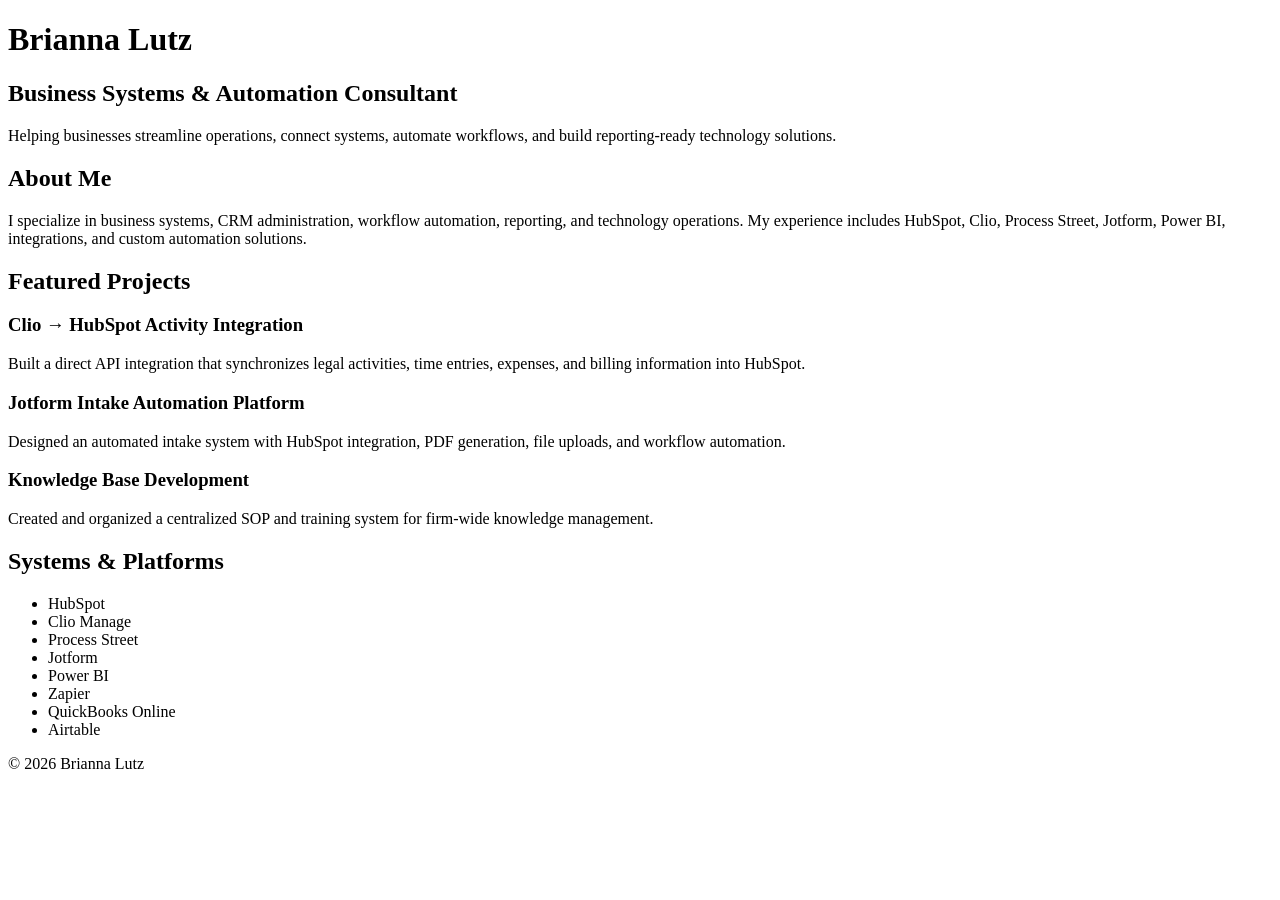
==== index.html @ 1bff5cd5 "Create index.html" ====
<!DOCTYPE html>
<html lang="en">
<head>
    <meta charset="UTF-8">
    <meta name="viewport" content="width=device-width, initial-scale=1.0">
    <title>Brianna Lutz | Business Systems & Automation Consultant</title>
    <link rel="stylesheet" href="styles.css">
</head>
<body>

    <header class="hero">
        <h1>Brianna Lutz</h1>
        <h2>Business Systems & Automation Consultant</h2>
        <p>
            Helping businesses streamline operations, connect systems,
            automate workflows, and build reporting-ready technology solutions.
        </p>
    </header>

    <section>
        <h2>About Me</h2>
        <p>
            I specialize in business systems, CRM administration, workflow
            automation, reporting, and technology operations. My experience
            includes HubSpot, Clio, Process Street, Jotform, Power BI,
            integrations, and custom automation solutions.
        </p>
    </section>

    <section>
        <h2>Featured Projects</h2>

        <div class="project">
            <h3>Clio → HubSpot Activity Integration</h3>
            <p>
                Built a direct API integration that synchronizes legal activities,
                time entries, expenses, and billing information into HubSpot.
            </p>
        </div>

        <div class="project">
            <h3>Jotform Intake Automation Platform</h3>
            <p>
                Designed an automated intake system with HubSpot integration,
                PDF generation, file uploads, and workflow automation.
            </p>
        </div>

        <div class="project">
            <h3>Knowledge Base Development</h3>
            <p>
                Created and organized a centralized SOP and training system for
                firm-wide knowledge management.
            </p>
        </div>

    </section>

    <section>
        <h2>Systems & Platforms</h2>
        <ul>
            <li>HubSpot</li>
            <li>Clio Manage</li>
            <li>Process Street</li>
            <li>Jotform</li>
            <li>Power BI</li>
            <li>Zapier</li>
            <li>QuickBooks Online</li>
            <li>Airtable</li>
        </ul>
    </section>

    <footer>
        <p>© 2026 Brianna Lutz</p>
    </footer>

</body>
</html>
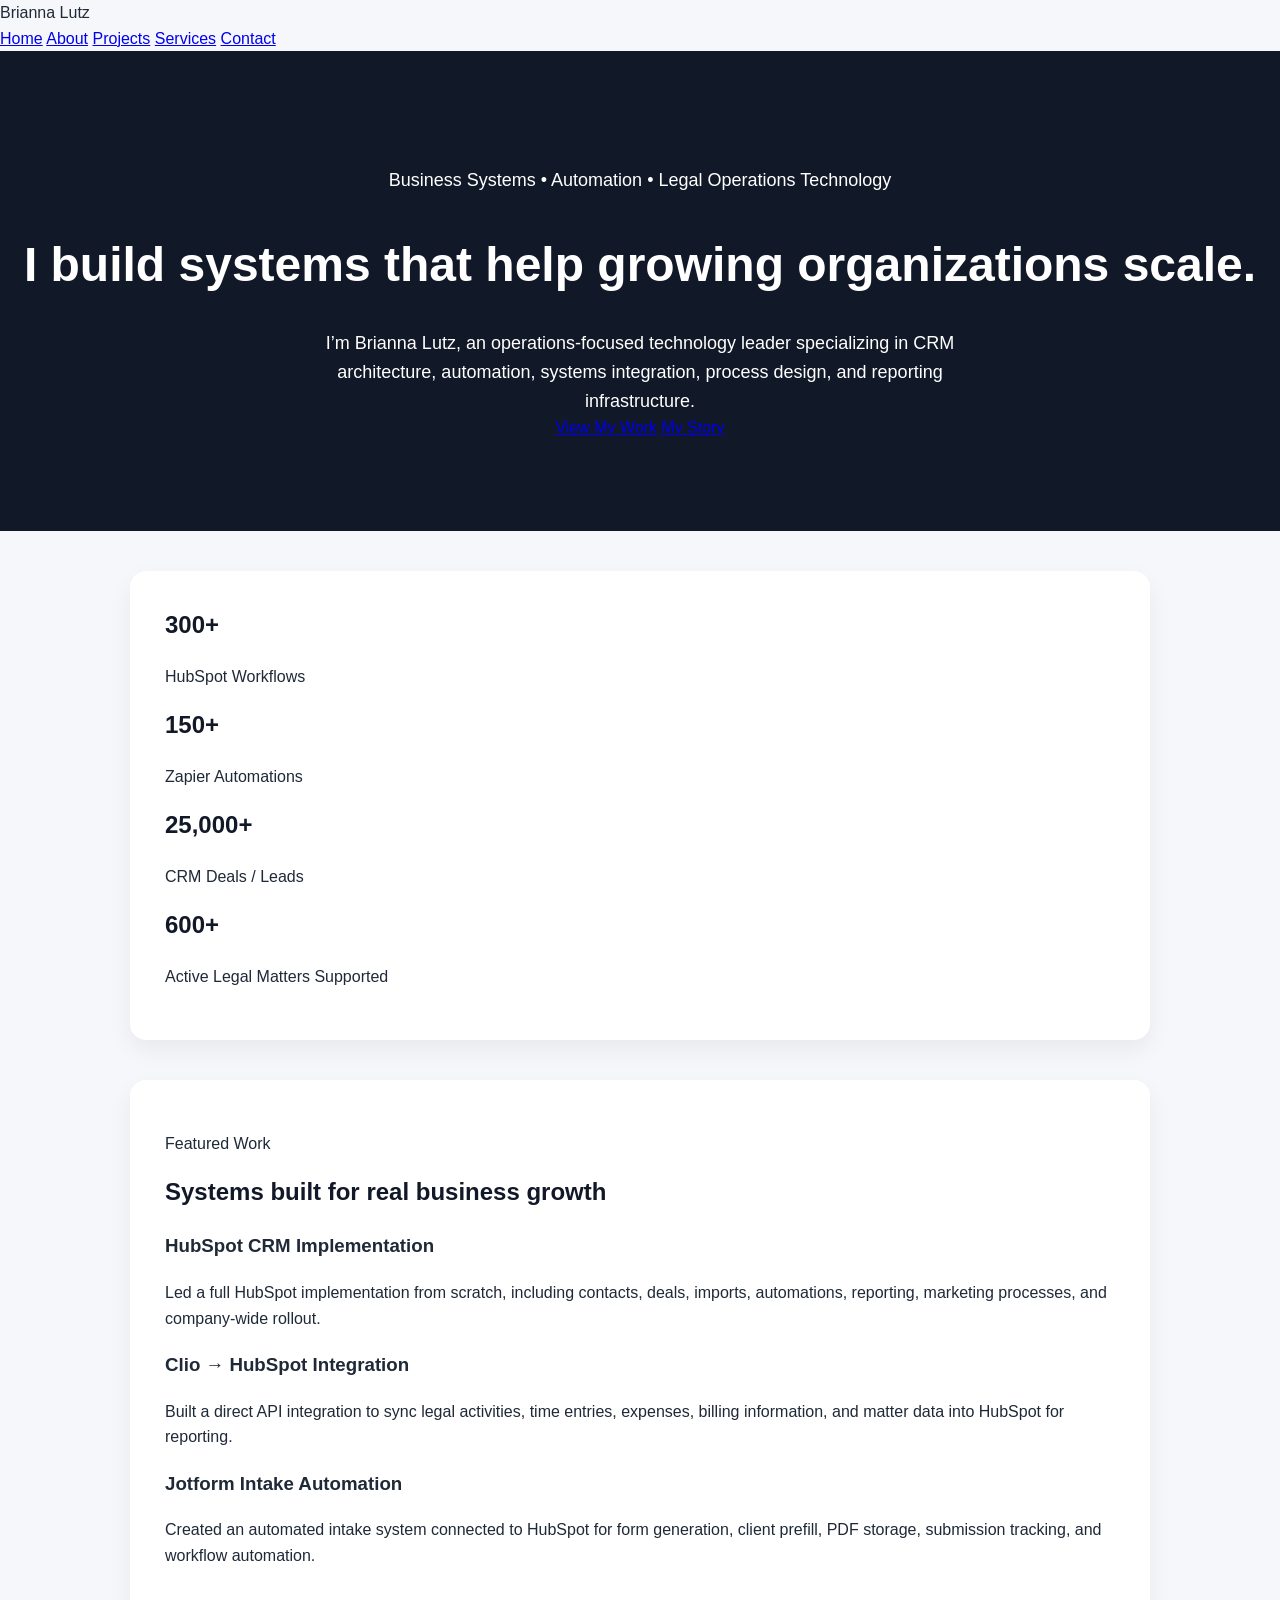
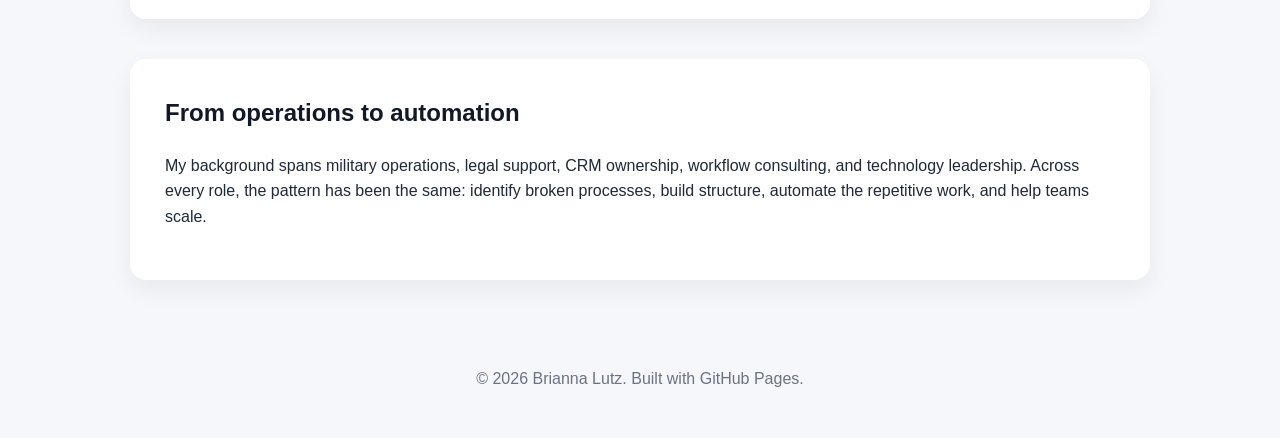
==== commit a35206bb: "Update index.html" ====
--- a/index.html
+++ b/index.html
@@ -1,78 +1,101 @@
 <!DOCTYPE html>
 <html lang="en">
 <head>
-    <meta charset="UTF-8">
-    <meta name="viewport" content="width=device-width, initial-scale=1.0">
-    <title>Brianna Lutz | Business Systems & Automation Consultant</title>
-    <link rel="stylesheet" href="styles.css">
+  <meta charset="UTF-8" />
+  <meta name="viewport" content="width=device-width, initial-scale=1.0" />
+  <title>Brianna Lutz | Operations Technology Leader</title>
+  <link rel="stylesheet" href="styles.css" />
 </head>
 <body>
 
-    <header class="hero">
-        <h1>Brianna Lutz</h1>
-        <h2>Business Systems & Automation Consultant</h2>
+  <nav class="navbar">
+    <div class="logo">Brianna Lutz</div>
+    <div class="nav-links">
+      <a href="index.html">Home</a>
+      <a href="about.html">About</a>
+      <a href="projects.html">Projects</a>
+      <a href="services.html">Services</a>
+      <a href="contact.html">Contact</a>
+    </div>
+  </nav>
+
+  <header class="hero">
+    <div class="hero-content">
+      <p class="eyebrow">Business Systems • Automation • Legal Operations Technology</p>
+      <h1>I build systems that help growing organizations scale.</h1>
+      <p class="hero-text">
+        I’m Brianna Lutz, an operations-focused technology leader specializing in CRM architecture,
+        automation, systems integration, process design, and reporting infrastructure.
+      </p>
+      <div class="hero-buttons">
+        <a href="projects.html" class="button primary">View My Work</a>
+        <a href="about.html" class="button secondary">My Story</a>
+      </div>
+    </div>
+  </header>
+
+  <section class="stats">
+    <div>
+      <h2>300+</h2>
+      <p>HubSpot Workflows</p>
+    </div>
+    <div>
+      <h2>150+</h2>
+      <p>Zapier Automations</p>
+    </div>
+    <div>
+      <h2>25,000+</h2>
+      <p>CRM Deals / Leads</p>
+    </div>
+    <div>
+      <h2>600+</h2>
+      <p>Active Legal Matters Supported</p>
+    </div>
+  </section>
+
+  <section class="section">
+    <p class="eyebrow">Featured Work</p>
+    <h2>Systems built for real business growth</h2>
+
+    <div class="card-grid">
+      <div class="card">
+        <h3>HubSpot CRM Implementation</h3>
         <p>
-            Helping businesses streamline operations, connect systems,
-            automate workflows, and build reporting-ready technology solutions.
+          Led a full HubSpot implementation from scratch, including contacts, deals,
+          imports, automations, reporting, marketing processes, and company-wide rollout.
         </p>
-    </header>
+      </div>
 
-    <section>
-        <h2>About Me</h2>
+      <div class="card">
+        <h3>Clio → HubSpot Integration</h3>
         <p>
-            I specialize in business systems, CRM administration, workflow
-            automation, reporting, and technology operations. My experience
-            includes HubSpot, Clio, Process Street, Jotform, Power BI,
-            integrations, and custom automation solutions.
+          Built a direct API integration to sync legal activities, time entries, expenses,
+          billing information, and matter data into HubSpot for reporting.
         </p>
-    </section>
+      </div>
 
-    <section>
-        <h2>Featured Projects</h2>
+      <div class="card">
+        <h3>Jotform Intake Automation</h3>
+        <p>
+          Created an automated intake system connected to HubSpot for form generation,
+          client prefill, PDF storage, submission tracking, and workflow automation.
+        </p>
+      </div>
+    </div>
+  </section>
 
-        <div class="project">
-            <h3>Clio → HubSpot Activity Integration</h3>
-            <p>
-                Built a direct API integration that synchronizes legal activities,
-                time entries, expenses, and billing information into HubSpot.
-            </p>
-        </div>
+  <section class="section highlight">
+    <h2>From operations to automation</h2>
+    <p>
+      My background spans military operations, legal support, CRM ownership, workflow consulting,
+      and technology leadership. Across every role, the pattern has been the same:
+      identify broken processes, build structure, automate the repetitive work, and help teams scale.
+    </p>
+  </section>
 
-        <div class="project">
-            <h3>Jotform Intake Automation Platform</h3>
-            <p>
-                Designed an automated intake system with HubSpot integration,
-                PDF generation, file uploads, and workflow automation.
-            </p>
-        </div>
-
-        <div class="project">
-            <h3>Knowledge Base Development</h3>
-            <p>
-                Created and organized a centralized SOP and training system for
-                firm-wide knowledge management.
-            </p>
-        </div>
-
-    </section>
-
-    <section>
-        <h2>Systems & Platforms</h2>
-        <ul>
-            <li>HubSpot</li>
-            <li>Clio Manage</li>
-            <li>Process Street</li>
-            <li>Jotform</li>
-            <li>Power BI</li>
-            <li>Zapier</li>
-            <li>QuickBooks Online</li>
-            <li>Airtable</li>
-        </ul>
-    </section>
-
-    <footer>
-        <p>© 2026 Brianna Lutz</p>
-    </footer>
+  <footer>
+    <p>© 2026 Brianna Lutz. Built with GitHub Pages.</p>
+  </footer>
 
 </body>
 </html>
--- a/styles.css
+++ b/styles.css
@@ -0,0 +1,69 @@
+body {
+    margin: 0;
+    font-family: Arial, sans-serif;
+    background: #f6f7fb;
+    color: #1f2937;
+    line-height: 1.6;
+}
+
+.hero {
+    background: #111827;
+    color: white;
+    text-align: center;
+    padding: 90px 20px;
+}
+
+.hero h1 {
+    font-size: 48px;
+    margin-bottom: 10px;
+}
+
+.hero h2 {
+    font-size: 24px;
+    font-weight: 400;
+    color: #cbd5e1;
+}
+
+.hero p {
+    max-width: 700px;
+    margin: 25px auto 0;
+    font-size: 18px;
+}
+
+section {
+    max-width: 950px;
+    margin: 40px auto;
+    padding: 35px;
+    background: white;
+    border-radius: 16px;
+    box-shadow: 0 10px 25px rgba(0, 0, 0, 0.06);
+}
+
+h2 {
+    color: #111827;
+    margin-top: 0;
+}
+
+.project {
+    border-left: 5px solid #2563eb;
+    padding-left: 20px;
+    margin: 25px 0;
+}
+
+.project h3 {
+    margin-bottom: 8px;
+    color: #1d4ed8;
+}
+
+ul {
+    display: grid;
+    grid-template-columns: repeat(auto-fit, minmax(180px, 1fr));
+    gap: 10px;
+    padding-left: 20px;
+}
+
+footer {
+    text-align: center;
+    padding: 30px;
+    color: #6b7280;
+}
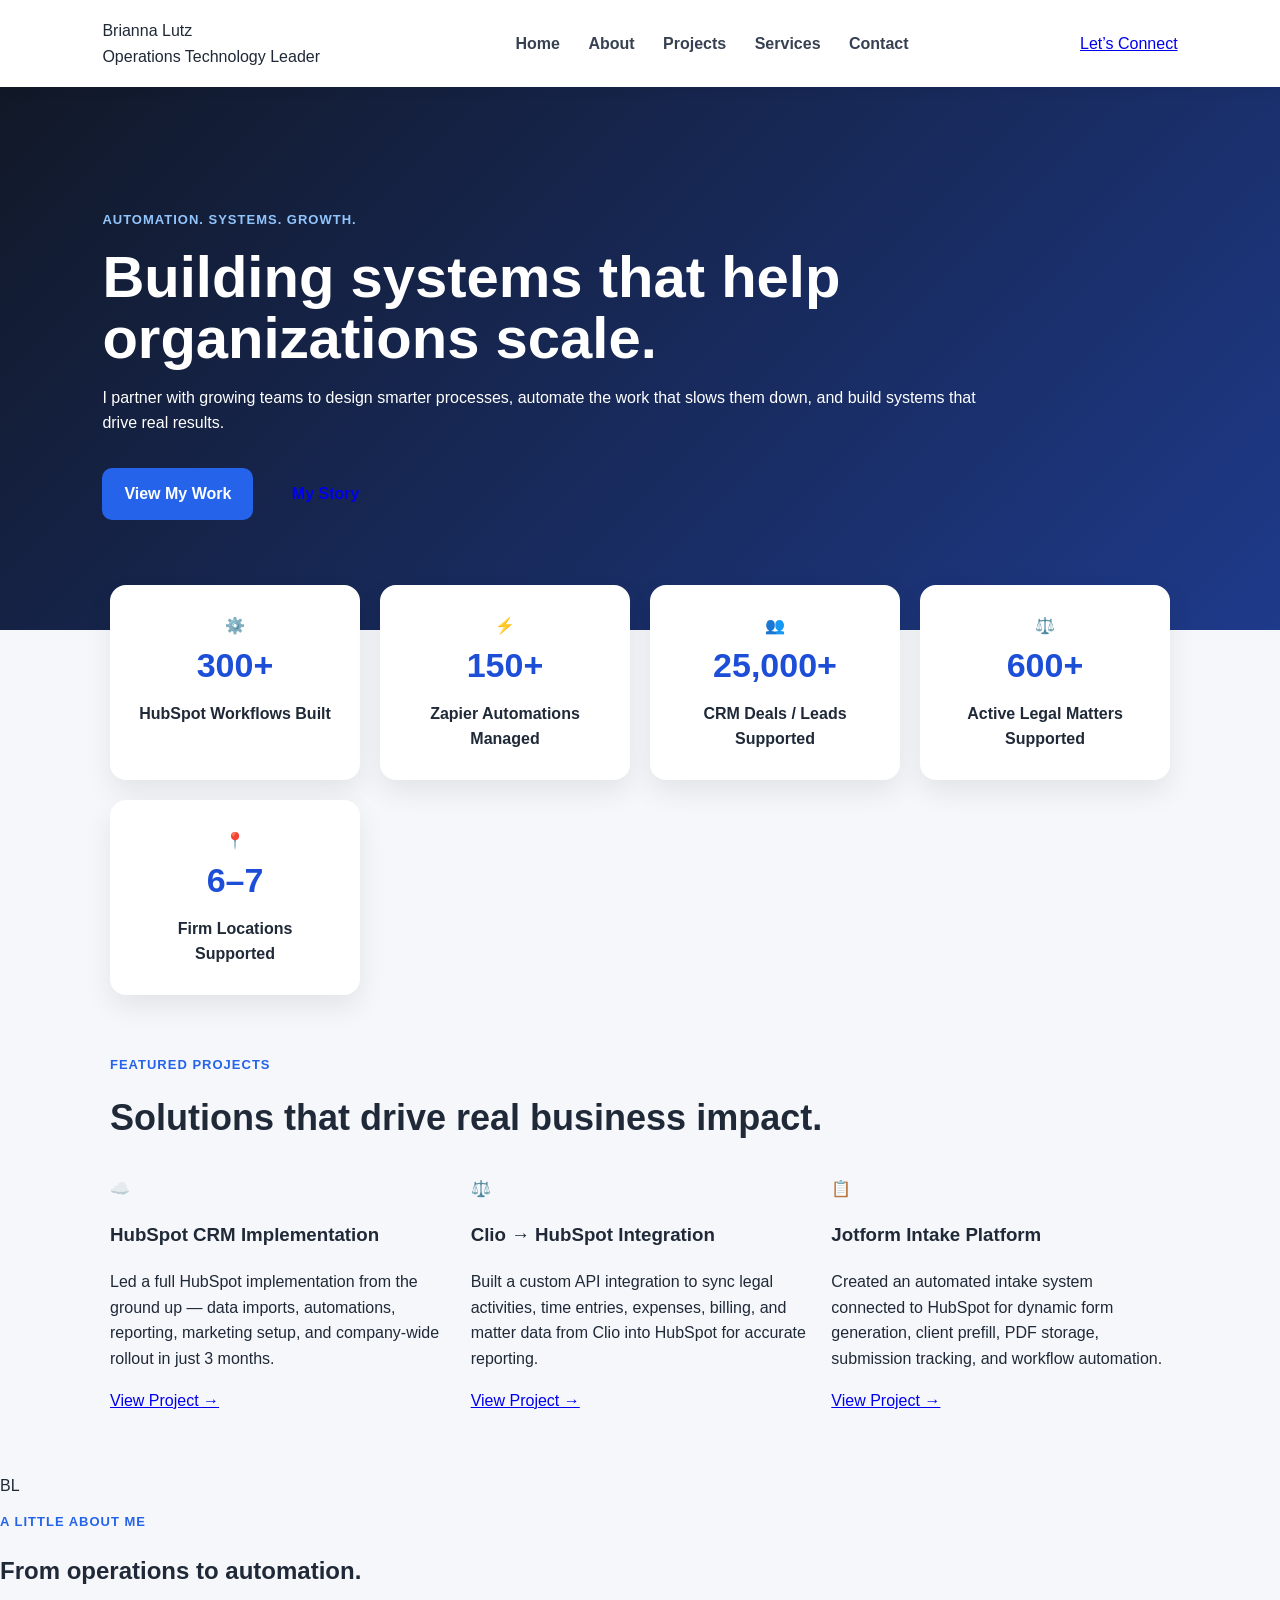
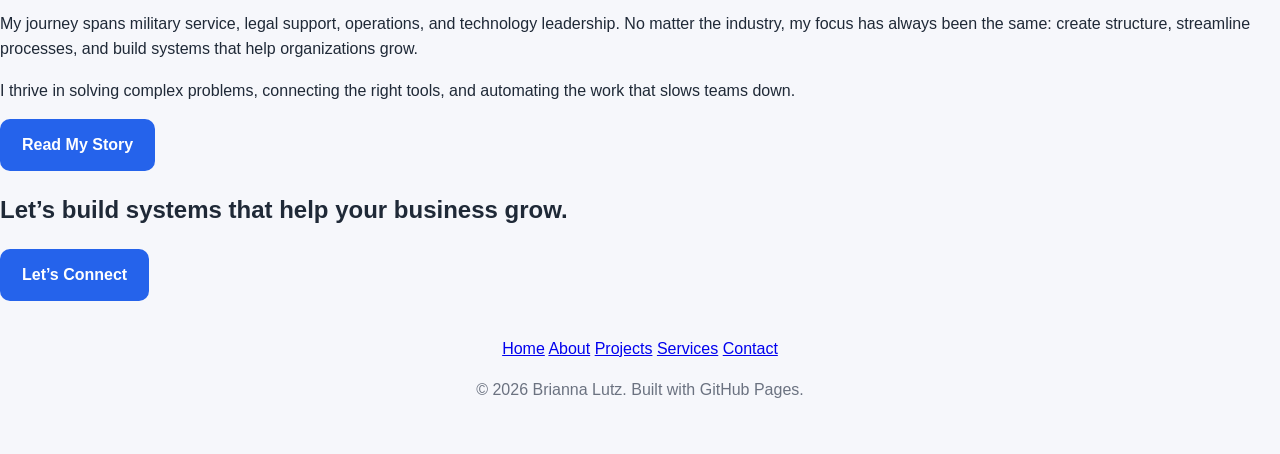
==== commit b1a0f32e: "Update index.html" ====
--- a/index.html
+++ b/index.html
@@ -9,91 +9,136 @@
 <body>
 
   <nav class="navbar">
-    <div class="logo">Brianna Lutz</div>
+    <div class="brand">
+      <div class="brand-name">Brianna Lutz</div>
+      <div class="brand-subtitle">Operations Technology Leader</div>
+    </div>
+
     <div class="nav-links">
+      <a href="index.html" class="active">Home</a>
+      <a href="about.html">About</a>
+      <a href="projects.html">Projects</a>
+      <a href="services.html">Services</a>
+      <a href="contact.html">Contact</a>
+    </div>
+
+    <a href="contact.html" class="nav-button">Let’s Connect</a>
+  </nav>
+
+  <header class="hero">
+    <div class="hero-content">
+      <p class="eyebrow">Automation. Systems. Growth.</p>
+      <h1>Building systems that help organizations scale.</h1>
+      <p>
+        I partner with growing teams to design smarter processes, automate the work that slows them down, and build systems that drive real results.
+      </p>
+
+      <div class="hero-buttons">
+        <a href="projects.html" class="button primary">View My Work</a>
+        <a href="about.html" class="button outline">My Story</a>
+      </div>
+    </div>
+  </header>
+
+  <section class="stats">
+    <div class="stat">
+      <span>⚙️</span>
+      <h2>300+</h2>
+      <p>HubSpot Workflows Built</p>
+    </div>
+
+    <div class="stat">
+      <span>⚡</span>
+      <h2>150+</h2>
+      <p>Zapier Automations Managed</p>
+    </div>
+
+    <div class="stat">
+      <span>👥</span>
+      <h2>25,000+</h2>
+      <p>CRM Deals / Leads Supported</p>
+    </div>
+
+    <div class="stat">
+      <span>⚖️</span>
+      <h2>600+</h2>
+      <p>Active Legal Matters Supported</p>
+    </div>
+
+    <div class="stat">
+      <span>📍</span>
+      <h2>6–7</h2>
+      <p>Firm Locations Supported</p>
+    </div>
+  </section>
+
+  <section class="section projects-preview">
+    <p class="eyebrow center">Featured Projects</p>
+    <h2>Solutions that drive real business impact.</h2>
+
+    <div class="card-grid">
+      <div class="project-card">
+        <div class="icon">☁️</div>
+        <h3>HubSpot CRM Implementation</h3>
+        <p>
+          Led a full HubSpot implementation from the ground up — data imports, automations, reporting, marketing setup, and company-wide rollout in just 3 months.
+        </p>
+        <a href="projects.html">View Project →</a>
+      </div>
+
+      <div class="project-card">
+        <div class="icon">⚖️</div>
+        <h3>Clio → HubSpot Integration</h3>
+        <p>
+          Built a custom API integration to sync legal activities, time entries, expenses, billing, and matter data from Clio into HubSpot for accurate reporting.
+        </p>
+        <a href="projects.html">View Project →</a>
+      </div>
+
+      <div class="project-card">
+        <div class="icon">📋</div>
+        <h3>Jotform Intake Platform</h3>
+        <p>
+          Created an automated intake system connected to HubSpot for dynamic form generation, client prefill, PDF storage, submission tracking, and workflow automation.
+        </p>
+        <a href="projects.html">View Project →</a>
+      </div>
+    </div>
+  </section>
+
+  <section class="about-preview">
+    <div class="about-image">
+      <div class="image-placeholder">
+        <span>BL</span>
+      </div>
+    </div>
+
+    <div class="about-text">
+      <p class="eyebrow">A Little About Me</p>
+      <h2>From operations to automation.</h2>
+      <p>
+        My journey spans military service, legal support, operations, and technology leadership. No matter the industry, my focus has always been the same: create structure, streamline processes, and build systems that help organizations grow.
+      </p>
+      <p>
+        I thrive in solving complex problems, connecting the right tools, and automating the work that slows teams down.
+      </p>
+      <a href="about.html" class="button primary">Read My Story</a>
+    </div>
+  </section>
+
+  <section class="cta">
+    <h2>Let’s build systems that help your business grow.</h2>
+    <a href="contact.html" class="button primary">Let’s Connect</a>
+  </section>
+
+  <footer>
+    <div class="footer-links">
       <a href="index.html">Home</a>
       <a href="about.html">About</a>
       <a href="projects.html">Projects</a>
       <a href="services.html">Services</a>
       <a href="contact.html">Contact</a>
     </div>
-  </nav>
-
-  <header class="hero">
-    <div class="hero-content">
-      <p class="eyebrow">Business Systems • Automation • Legal Operations Technology</p>
-      <h1>I build systems that help growing organizations scale.</h1>
-      <p class="hero-text">
-        I’m Brianna Lutz, an operations-focused technology leader specializing in CRM architecture,
-        automation, systems integration, process design, and reporting infrastructure.
-      </p>
-      <div class="hero-buttons">
-        <a href="projects.html" class="button primary">View My Work</a>
-        <a href="about.html" class="button secondary">My Story</a>
-      </div>
-    </div>
-  </header>
-
-  <section class="stats">
-    <div>
-      <h2>300+</h2>
-      <p>HubSpot Workflows</p>
-    </div>
-    <div>
-      <h2>150+</h2>
-      <p>Zapier Automations</p>
-    </div>
-    <div>
-      <h2>25,000+</h2>
-      <p>CRM Deals / Leads</p>
-    </div>
-    <div>
-      <h2>600+</h2>
-      <p>Active Legal Matters Supported</p>
-    </div>
-  </section>
-
-  <section class="section">
-    <p class="eyebrow">Featured Work</p>
-    <h2>Systems built for real business growth</h2>
-
-    <div class="card-grid">
-      <div class="card">
-        <h3>HubSpot CRM Implementation</h3>
-        <p>
-          Led a full HubSpot implementation from scratch, including contacts, deals,
-          imports, automations, reporting, marketing processes, and company-wide rollout.
-        </p>
-      </div>
-
-      <div class="card">
-        <h3>Clio → HubSpot Integration</h3>
-        <p>
-          Built a direct API integration to sync legal activities, time entries, expenses,
-          billing information, and matter data into HubSpot for reporting.
-        </p>
-      </div>
-
-      <div class="card">
-        <h3>Jotform Intake Automation</h3>
-        <p>
-          Created an automated intake system connected to HubSpot for form generation,
-          client prefill, PDF storage, submission tracking, and workflow automation.
-        </p>
-      </div>
-    </div>
-  </section>
-
-  <section class="section highlight">
-    <h2>From operations to automation</h2>
-    <p>
-      My background spans military operations, legal support, CRM ownership, workflow consulting,
-      and technology leadership. Across every role, the pattern has been the same:
-      identify broken processes, build structure, automate the repetitive work, and help teams scale.
-    </p>
-  </section>
-
-  <footer>
     <p>© 2026 Brianna Lutz. Built with GitHub Pages.</p>
   </footer>
 
--- a/styles.css
+++ b/styles.css
@@ -1,69 +1,192 @@
+* {
+  box-sizing: border-box;
+}
+
 body {
-    margin: 0;
-    font-family: Arial, sans-serif;
-    background: #f6f7fb;
-    color: #1f2937;
-    line-height: 1.6;
+  margin: 0;
+  font-family: Arial, Helvetica, sans-serif;
+  background: #f6f7fb;
+  color: #1f2937;
+  line-height: 1.6;
+}
+
+.navbar {
+  background: white;
+  padding: 18px 8%;
+  display: flex;
+  justify-content: space-between;
+  align-items: center;
+  box-shadow: 0 2px 12px rgba(0, 0, 0, 0.06);
+  position: sticky;
+  top: 0;
+  z-index: 10;
+}
+
+.logo {
+  font-weight: 700;
+  font-size: 20px;
+  color: #111827;
+}
+
+.nav-links a {
+  margin-left: 24px;
+  text-decoration: none;
+  color: #374151;
+  font-weight: 600;
+}
+
+.nav-links a:hover {
+  color: #2563eb;
 }
 
 .hero {
-    background: #111827;
-    color: white;
-    text-align: center;
-    padding: 90px 20px;
+  background: linear-gradient(135deg, #111827, #1e3a8a);
+  color: white;
+  padding: 110px 8%;
+}
+
+.hero-content {
+  max-width: 900px;
+}
+
+.eyebrow {
+  color: #2563eb;
+  font-weight: 700;
+  text-transform: uppercase;
+  letter-spacing: 1px;
+  font-size: 13px;
+}
+
+.hero .eyebrow {
+  color: #93c5fd;
 }
 
 .hero h1 {
-    font-size: 48px;
-    margin-bottom: 10px;
+  font-size: 58px;
+  line-height: 1.05;
+  margin: 16px 0;
 }
 
-.hero h2 {
-    font-size: 24px;
-    font-weight: 400;
-    color: #cbd5e1;
+.hero-text {
+  font-size: 21px;
+  max-width: 760px;
+  color: #dbeafe;
 }
 
-.hero p {
-    max-width: 700px;
-    margin: 25px auto 0;
-    font-size: 18px;
+.hero-buttons {
+  margin-top: 32px;
 }
 
-section {
-    max-width: 950px;
-    margin: 40px auto;
-    padding: 35px;
-    background: white;
-    border-radius: 16px;
-    box-shadow: 0 10px 25px rgba(0, 0, 0, 0.06);
+.button {
+  display: inline-block;
+  padding: 13px 22px;
+  border-radius: 10px;
+  text-decoration: none;
+  font-weight: 700;
+  margin-right: 12px;
 }
 
-h2 {
-    color: #111827;
-    margin-top: 0;
+.primary {
+  background: #2563eb;
+  color: white;
 }
 
-.project {
-    border-left: 5px solid #2563eb;
-    padding-left: 20px;
-    margin: 25px 0;
+.secondary {
+  background: white;
+  color: #1e3a8a;
 }
 
-.project h3 {
-    margin-bottom: 8px;
-    color: #1d4ed8;
+.stats {
+  display: grid;
+  grid-template-columns: repeat(4, 1fr);
+  gap: 20px;
+  max-width: 1100px;
+  margin: -45px auto 50px;
+  padding: 0 20px;
 }
 
-ul {
-    display: grid;
-    grid-template-columns: repeat(auto-fit, minmax(180px, 1fr));
-    gap: 10px;
-    padding-left: 20px;
+.stats div {
+  background: white;
+  padding: 28px;
+  border-radius: 16px;
+  text-align: center;
+  box-shadow: 0 12px 28px rgba(0, 0, 0, 0.08);
+}
+
+.stats h2 {
+  font-size: 34px;
+  margin: 0;
+  color: #1d4ed8;
+}
+
+.stats p {
+  margin: 8px 0 0;
+  font-weight: 600;
+}
+
+.section {
+  max-width: 1100px;
+  margin: 60px auto;
+  padding: 0 20px;
+}
+
+.section h2 {
+  font-size: 36px;
+  margin-top: 8px;
+}
+
+.card-grid {
+  display: grid;
+  grid-template-columns: repeat(3, 1fr);
+  gap: 22px;
+  margin-top: 28px;
+}
+
+.card {
+  background: white;
+  padding: 28px;
+  border-radius: 16px;
+  box-shadow: 0 10px 24px rgba(0, 0, 0, 0.06);
+}
+
+.card h3 {
+  margin-top: 0;
+  color: #1d4ed8;
+}
+
+.highlight {
+  background: white;
+  border-radius: 18px;
+  padding: 40px;
+  box-shadow: 0 10px 24px rgba(0, 0, 0, 0.06);
 }
 
 footer {
-    text-align: center;
-    padding: 30px;
-    color: #6b7280;
+  text-align: center;
+  padding: 35px 20px;
+  color: #6b7280;
 }
+
+@media (max-width: 850px) {
+  .navbar {
+    flex-direction: column;
+    gap: 12px;
+  }
+
+  .nav-links a {
+    margin: 0 8px;
+  }
+
+  .hero h1 {
+    font-size: 40px;
+  }
+
+  .stats,
+  .card-grid {
+    grid-template-columns: 1fr;
+  }
+
+  .stats {
+    margin-top: 30px;
+  }
+}
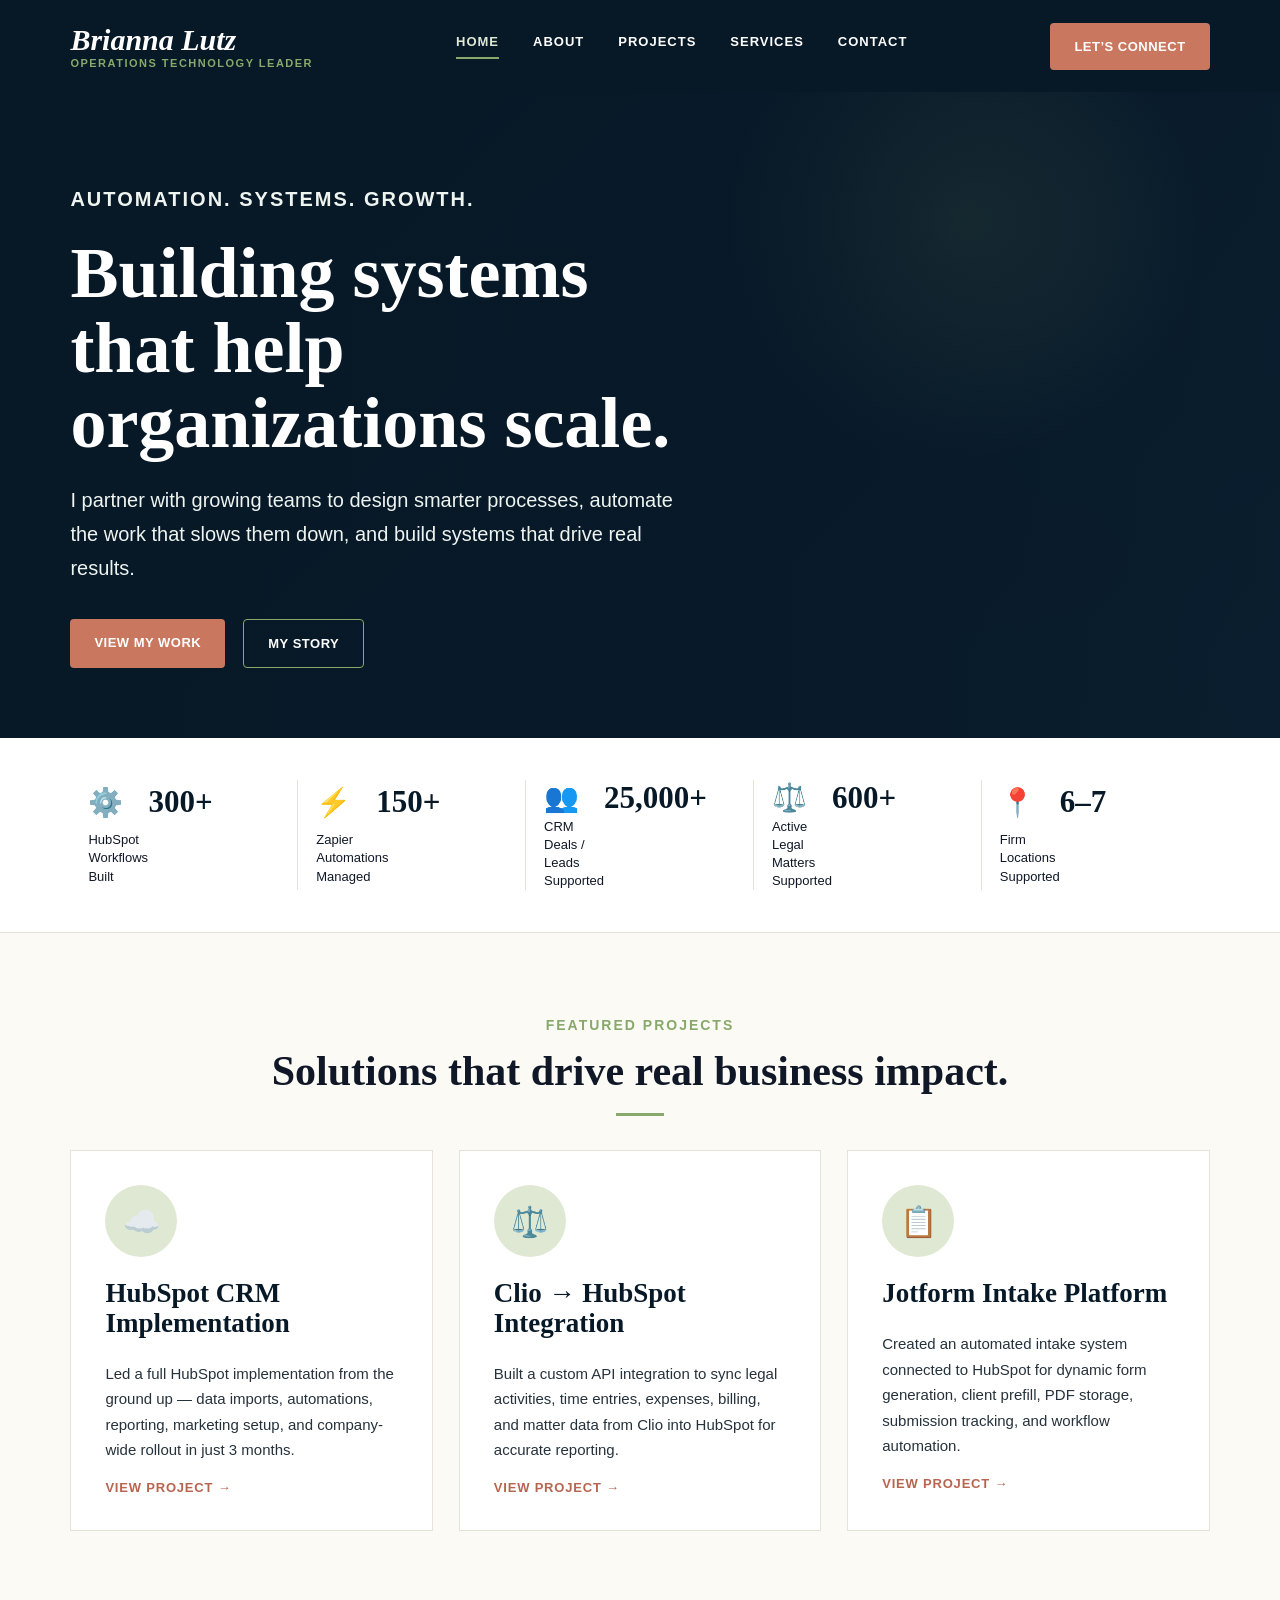
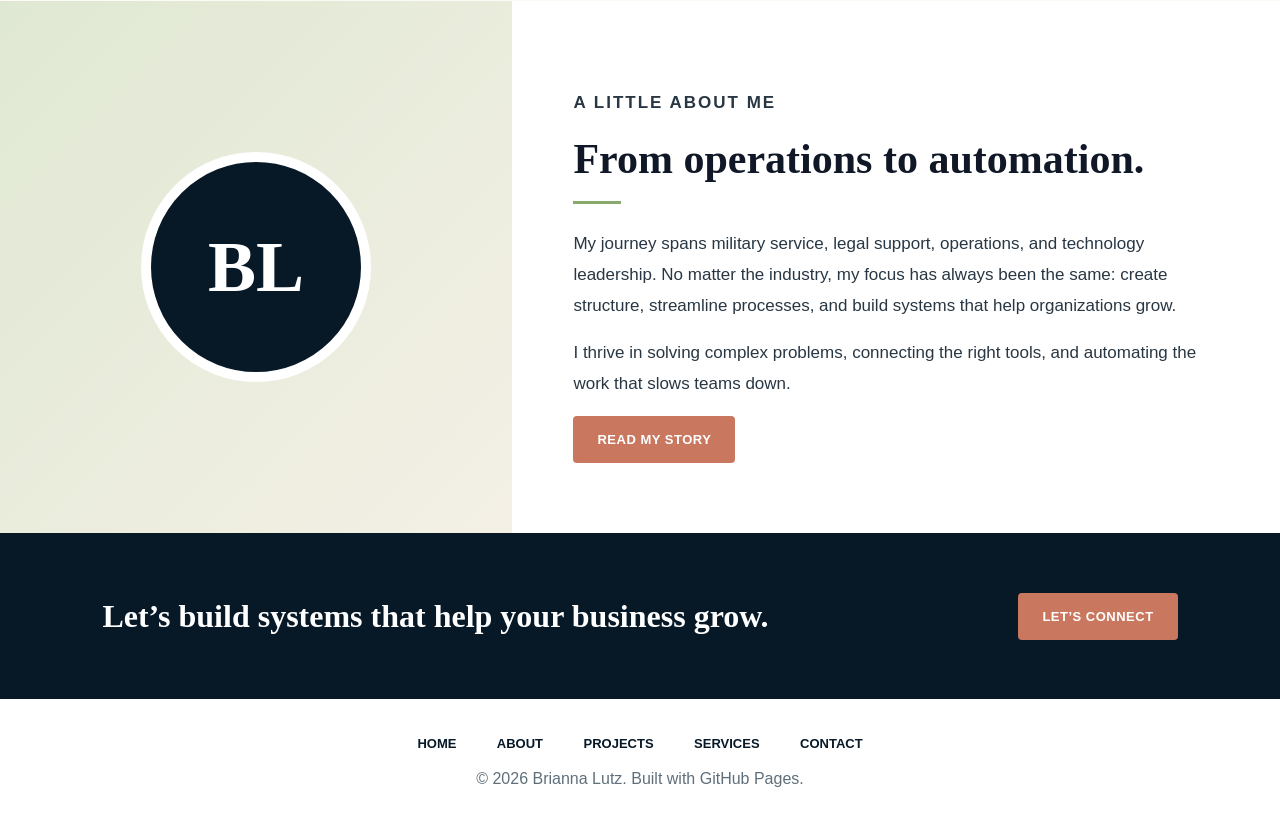
==== commit 0faf5aea: "Update index.html" ====
--- a/index.html
+++ b/index.html
@@ -4,7 +4,7 @@
   <meta charset="UTF-8" />
   <meta name="viewport" content="width=device-width, initial-scale=1.0" />
   <title>Brianna Lutz | Operations Technology Leader</title>
-  <link rel="stylesheet" href="styles.css" />
+ <link rel="stylesheet" href="styles.css?v=2" />
 </head>
 <body>
 
--- a/styles.css
+++ b/styles.css
@@ -1,192 +1,376 @@
+:root {
+  --navy: #071827;
+  --navy-2: #0f2538;
+  --cream: #fbfaf4;
+  --sage: #87a96b;
+  --soft-sage: #dfe8d2;
+  --terracotta: #c9785f;
+  --terracotta-dark: #b86550;
+  --text: #101827;
+  --muted: #5f6f7a;
+  --border: #e6e2d8;
+  --white: #ffffff;
+}
+
 * {
   box-sizing: border-box;
 }
 
 body {
   margin: 0;
+  font-family: Georgia, "Times New Roman", serif;
+  background: var(--cream);
+  color: var(--text);
+}
+
+p,
+a,
+.nav-links,
+.brand-subtitle,
+.stat p,
+.project-card p,
+footer {
   font-family: Arial, Helvetica, sans-serif;
-  background: #f6f7fb;
-  color: #1f2937;
-  line-height: 1.6;
 }
 
 .navbar {
+  height: 92px;
+  background: var(--navy);
+  color: white;
+  display: flex;
+  align-items: center;
+  justify-content: space-between;
+  padding: 0 5.5%;
+}
+
+.brand-name {
+  font-size: 30px;
+  font-weight: 700;
+  font-style: italic;
+}
+
+.brand-subtitle {
+  color: var(--sage);
+  text-transform: uppercase;
+  letter-spacing: 1.5px;
+  font-size: 11px;
+  font-weight: 700;
+}
+
+.nav-links {
+  display: flex;
+  gap: 34px;
+}
+
+.nav-links a {
+  color: white;
+  text-decoration: none;
+  text-transform: uppercase;
+  font-size: 13px;
+  font-weight: 700;
+  letter-spacing: 1px;
+  padding-bottom: 8px;
+}
+
+.nav-links a.active,
+.nav-links a:hover {
+  color: var(--soft-sage);
+  border-bottom: 2px solid var(--sage);
+}
+
+.nav-button,
+.button {
+  font-family: Arial, Helvetica, sans-serif;
+  background: var(--terracotta);
+  color: white;
+  text-decoration: none;
+  text-transform: uppercase;
+  letter-spacing: .5px;
+  font-size: 13px;
+  font-weight: 800;
+  padding: 16px 24px;
+  border-radius: 4px;
+  display: inline-block;
+}
+
+.nav-button:hover,
+.button.primary:hover {
+  background: var(--terracotta-dark);
+}
+
+.hero {
+  min-height: 540px;
+  background:
+    linear-gradient(90deg, rgba(7, 24, 39, 0.96) 0%, rgba(7, 24, 39, 0.88) 48%, rgba(7, 24, 39, 0.55) 100%),
+    radial-gradient(circle at 75% 20%, rgba(135, 169, 107, 0.35), transparent 22%),
+    linear-gradient(135deg, var(--navy), var(--navy-2));
+  color: white;
+  display: flex;
+  align-items: center;
+  padding: 70px 5.5%;
+}
+
+.hero-content {
+  max-width: 620px;
+}
+
+.eyebrow {
+  font-family: Arial, Helvetica, sans-serif;
+  text-transform: uppercase;
+  color: var(--sage);
+  font-size: 14px;
+  letter-spacing: 2px;
+  font-weight: 800;
+}
+
+.hero h1 {
+  font-size: clamp(44px, 6vw, 72px);
+  line-height: 1.04;
+  margin: 18px 0 22px;
+}
+
+.hero p {
+  font-size: 20px;
+  line-height: 1.7;
+  color: #eef4f0;
+}
+
+.hero-buttons {
+  margin-top: 34px;
+  display: flex;
+  gap: 18px;
+}
+
+.button.outline {
+  background: transparent;
+  border: 1px solid var(--sage);
+  color: white;
+}
+
+.stats {
   background: white;
-  padding: 18px 8%;
-  display: flex;
-  justify-content: space-between;
-  align-items: center;
-  box-shadow: 0 2px 12px rgba(0, 0, 0, 0.06);
-  position: sticky;
-  top: 0;
-  z-index: 10;
-}
-
-.logo {
-  font-weight: 700;
-  font-size: 20px;
-  color: #111827;
-}
-
-.nav-links a {
-  margin-left: 24px;
-  text-decoration: none;
-  color: #374151;
-  font-weight: 600;
-}
-
-.nav-links a:hover {
-  color: #2563eb;
-}
-
-.hero {
-  background: linear-gradient(135deg, #111827, #1e3a8a);
-  color: white;
-  padding: 110px 8%;
-}
-
-.hero-content {
-  max-width: 900px;
-}
-
-.eyebrow {
-  color: #2563eb;
-  font-weight: 700;
-  text-transform: uppercase;
-  letter-spacing: 1px;
-  font-size: 13px;
-}
-
-.hero .eyebrow {
-  color: #93c5fd;
-}
-
-.hero h1 {
-  font-size: 58px;
-  line-height: 1.05;
-  margin: 16px 0;
-}
-
-.hero-text {
-  font-size: 21px;
-  max-width: 760px;
-  color: #dbeafe;
-}
-
-.hero-buttons {
-  margin-top: 32px;
-}
-
-.button {
-  display: inline-block;
-  padding: 13px 22px;
-  border-radius: 10px;
-  text-decoration: none;
-  font-weight: 700;
-  margin-right: 12px;
-}
-
-.primary {
-  background: #2563eb;
-  color: white;
-}
-
-.secondary {
-  background: white;
-  color: #1e3a8a;
-}
-
-.stats {
   display: grid;
-  grid-template-columns: repeat(4, 1fr);
-  gap: 20px;
-  max-width: 1100px;
-  margin: -45px auto 50px;
-  padding: 0 20px;
-}
-
-.stats div {
-  background: white;
-  padding: 28px;
-  border-radius: 16px;
+  grid-template-columns: repeat(5, 1fr);
+  padding: 42px 5.5%;
+  gap: 0;
+  border-bottom: 1px solid var(--border);
+}
+
+.stat {
+  display: grid;
+  grid-template-columns: 44px 1fr;
+  column-gap: 16px;
+  align-items: center;
+  padding: 0 18px;
+  border-right: 1px solid var(--border);
+}
+
+.stat:last-child {
+  border-right: none;
+}
+
+.stat span {
+  color: var(--sage);
+  font-size: 28px;
+}
+
+.stat h2 {
+  margin: 0;
+  font-size: 31px;
+  color: var(--navy);
+}
+
+.stat p {
+  margin: 2px 0 0;
+  font-size: 13px;
+  color: var(--text);
+  line-height: 1.4;
+}
+
+.section {
+  padding: 70px 5.5%;
+}
+
+.center {
   text-align: center;
-  box-shadow: 0 12px 28px rgba(0, 0, 0, 0.08);
-}
-
-.stats h2 {
-  font-size: 34px;
-  margin: 0;
-  color: #1d4ed8;
-}
-
-.stats p {
-  margin: 8px 0 0;
-  font-weight: 600;
-}
-
-.section {
-  max-width: 1100px;
-  margin: 60px auto;
-  padding: 0 20px;
-}
-
-.section h2 {
-  font-size: 36px;
-  margin-top: 8px;
+}
+
+.projects-preview h2 {
+  font-size: 42px;
+  text-align: center;
+  margin: 12px auto 22px;
+  max-width: 850px;
+}
+
+.projects-preview h2::after,
+.about-text h2::after {
+  content: "";
+  display: block;
+  width: 48px;
+  height: 3px;
+  background: var(--sage);
+  margin: 18px auto 0;
 }
 
 .card-grid {
+  margin-top: 34px;
   display: grid;
   grid-template-columns: repeat(3, 1fr);
-  gap: 22px;
-  margin-top: 28px;
-}
-
-.card {
+  gap: 26px;
+}
+
+.project-card {
   background: white;
-  padding: 28px;
-  border-radius: 16px;
-  box-shadow: 0 10px 24px rgba(0, 0, 0, 0.06);
-}
-
-.card h3 {
-  margin-top: 0;
-  color: #1d4ed8;
-}
-
-.highlight {
+  border: 1px solid var(--border);
+  padding: 34px;
+  min-height: 330px;
+}
+
+.icon {
+  width: 72px;
+  height: 72px;
+  background: var(--soft-sage);
+  border-radius: 50%;
+  display: flex;
+  align-items: center;
+  justify-content: center;
+  margin-bottom: 22px;
+  font-size: 30px;
+}
+
+.project-card h3 {
+  font-size: 27px;
+  line-height: 1.1;
+  margin: 0 0 22px;
+  color: var(--navy);
+}
+
+.project-card p {
+  color: #26323b;
+  line-height: 1.7;
+  font-size: 15px;
+}
+
+.project-card a {
+  color: var(--terracotta-dark);
+  text-transform: uppercase;
+  font-weight: 800;
+  text-decoration: none;
+  font-size: 13px;
+  letter-spacing: .8px;
+}
+
+.about-preview {
+  display: grid;
+  grid-template-columns: 40% 60%;
   background: white;
-  border-radius: 18px;
-  padding: 40px;
-  box-shadow: 0 10px 24px rgba(0, 0, 0, 0.06);
+}
+
+.about-image {
+  background: linear-gradient(135deg, var(--soft-sage), #f4f0e6);
+  min-height: 430px;
+  display: flex;
+  align-items: center;
+  justify-content: center;
+}
+
+.image-placeholder {
+  width: 230px;
+  height: 230px;
+  background: var(--navy);
+  color: white;
+  border-radius: 50%;
+  display: flex;
+  align-items: center;
+  justify-content: center;
+  font-size: 72px;
+  font-weight: 700;
+  border: 10px solid white;
+}
+
+.about-text {
+  padding: 70px 8%;
+}
+
+.about-text h2 {
+  font-size: 42px;
+  margin: 12px 0 25px;
+}
+
+.about-text h2::after {
+  margin-left: 0;
+}
+
+.about-text p {
+  font-size: 17px;
+  line-height: 1.8;
+  color: #283743;
+  max-width: 680px;
+}
+
+.cta {
+  background: var(--navy);
+  color: white;
+  padding: 38px 8%;
+  display: flex;
+  justify-content: space-between;
+  align-items: center;
+}
+
+.cta h2 {
+  font-size: 32px;
+  max-width: 760px;
 }
 
 footer {
+  background: white;
+  padding: 35px 5.5%;
   text-align: center;
-  padding: 35px 20px;
-  color: #6b7280;
-}
-
-@media (max-width: 850px) {
+  color: var(--muted);
+}
+
+.footer-links {
+  margin-bottom: 18px;
+}
+
+.footer-links a {
+  text-transform: uppercase;
+  color: var(--navy);
+  margin: 0 18px;
+  text-decoration: none;
+  font-size: 13px;
+  font-weight: 700;
+}
+
+@media (max-width: 950px) {
   .navbar {
+    height: auto;
+    padding: 24px;
     flex-direction: column;
-    gap: 12px;
-  }
-
-  .nav-links a {
-    margin: 0 8px;
-  }
-
-  .hero h1 {
-    font-size: 40px;
+    gap: 20px;
+  }
+
+  .nav-links {
+    flex-wrap: wrap;
+    justify-content: center;
+    gap: 18px;
   }
 
   .stats,
-  .card-grid {
+  .card-grid,
+  .about-preview {
     grid-template-columns: 1fr;
   }
 
-  .stats {
-    margin-top: 30px;
-  }
-}
+  .stat {
+    border-right: none;
+    border-bottom: 1px solid var(--border);
+    padding: 18px 0;
+  }
+
+  .cta {
+    flex-direction: column;
+    text-align: center;
+    gap: 20px;
+  }
+}
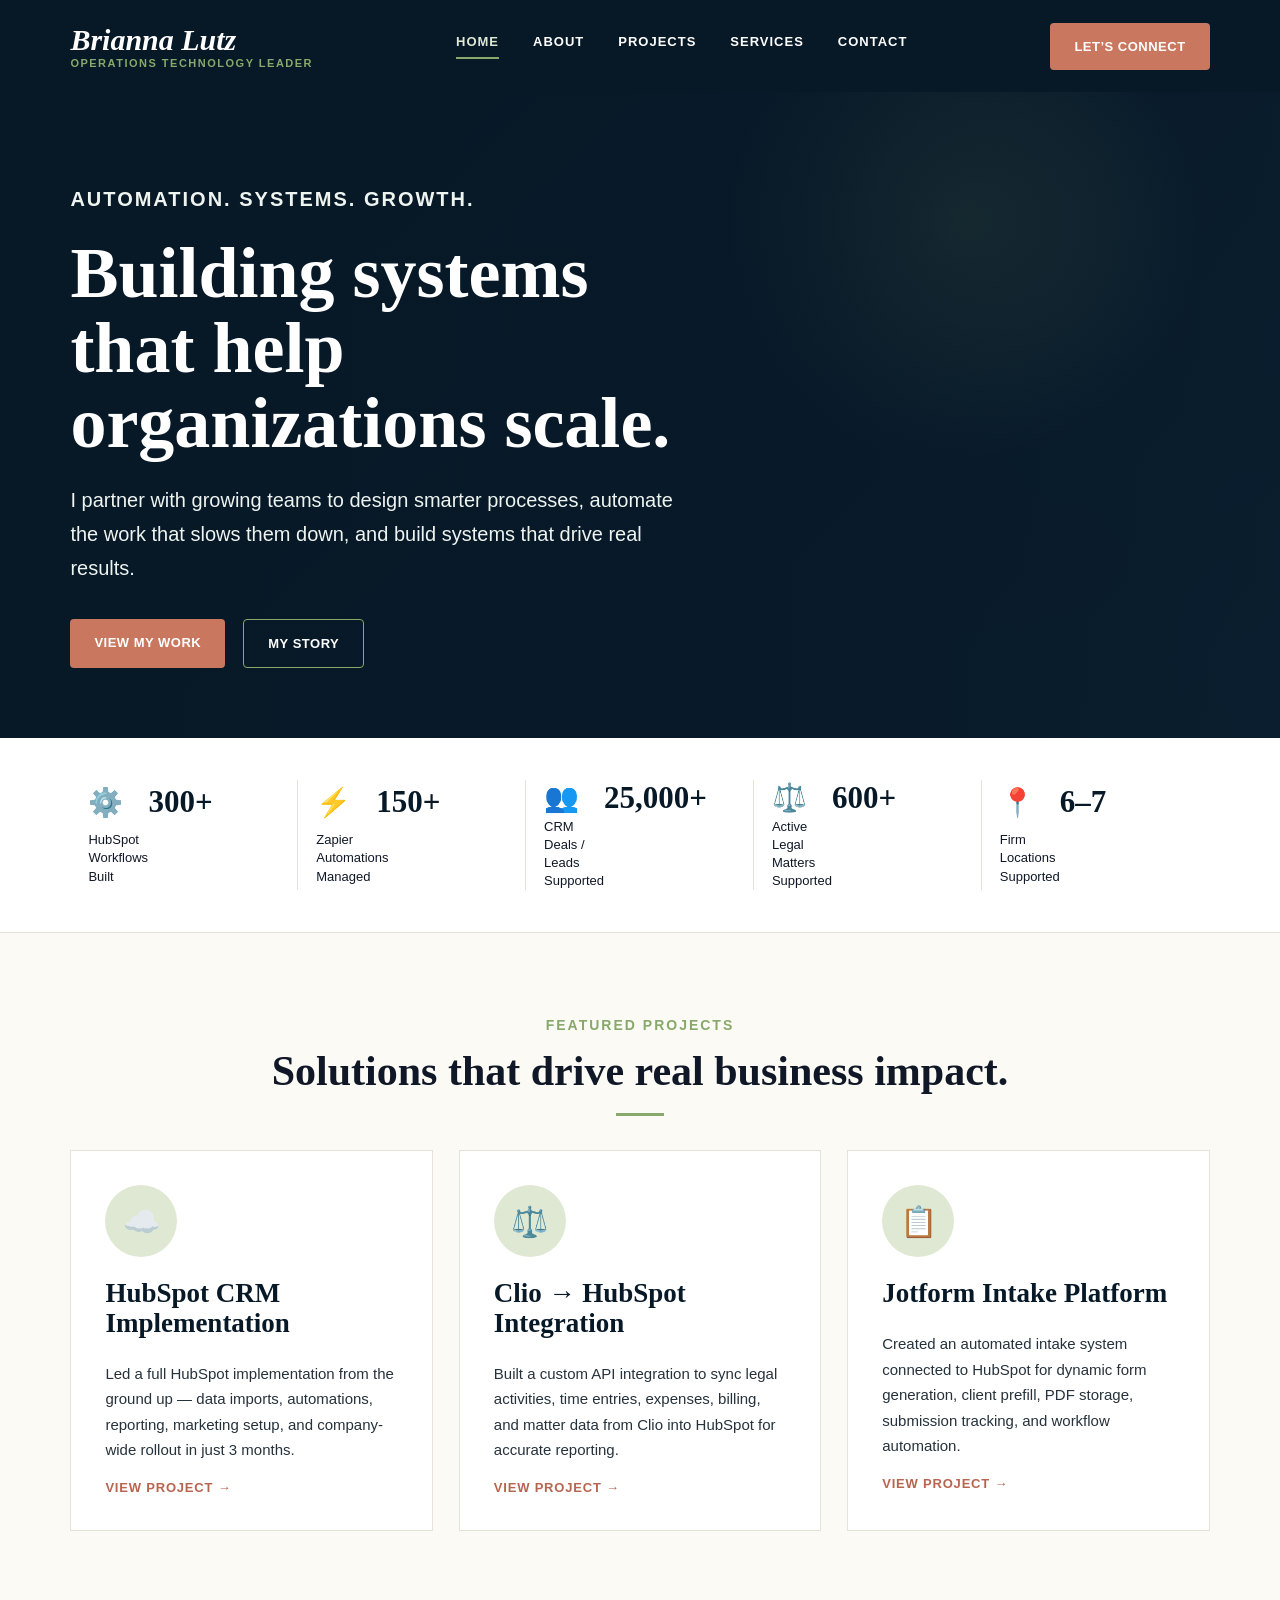
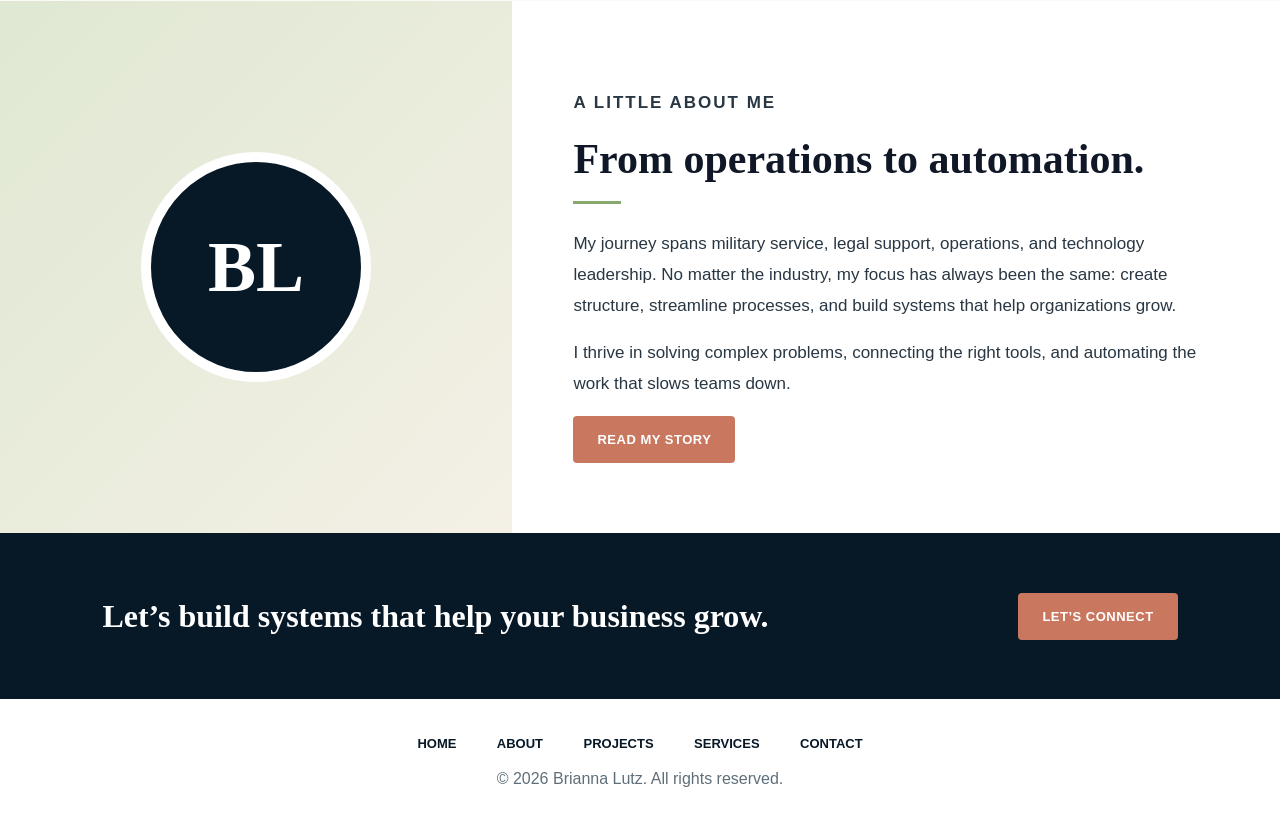
==== commit c6153d76: "Update index.html" ====
--- a/index.html
+++ b/index.html
@@ -131,16 +131,17 @@
     <a href="contact.html" class="button primary">Let’s Connect</a>
   </section>
 
-  <footer>
-    <div class="footer-links">
-      <a href="index.html">Home</a>
-      <a href="about.html">About</a>
-      <a href="projects.html">Projects</a>
-      <a href="services.html">Services</a>
-      <a href="contact.html">Contact</a>
-    </div>
-    <p>© 2026 Brianna Lutz. Built with GitHub Pages.</p>
-  </footer>
+  <footer class="site-footer">
+  <div class="footer-links">
+    <a href="index.html">Home</a>
+    <a href="about.html">About</a>
+    <a href="projects.html">Projects</a>
+    <a href="services.html">Services</a>
+    <a href="contact.html">Contact</a>
+  </div>
+
+  <p>© 2026 Brianna Lutz. All rights reserved.</p>
+</footer>
 
 </body>
 </html>
--- a/styles.css
+++ b/styles.css
@@ -374,3 +374,671 @@
     gap: 20px;
   }
 }
+.about-page {
+  background: var(--cream);
+}
+
+.about-hero {
+  display: grid;
+  grid-template-columns: 55% 45%;
+  min-height: 620px;
+  background: var(--navy);
+  color: white;
+}
+
+.about-hero-text {
+  padding: 110px 10%;
+  display: flex;
+  flex-direction: column;
+  justify-content: center;
+}
+
+.about-hero-text h1 {
+  font-size: clamp(48px, 6vw, 76px);
+  line-height: 1.02;
+  margin: 18px 0;
+}
+
+.about-hero-text p {
+  font-size: 21px;
+  line-height: 1.7;
+  color: #eef4f0;
+  max-width: 650px;
+}
+
+.about-hero-image {
+  display: flex;
+  align-items: stretch;
+  justify-content: center;
+  overflow: hidden;
+}
+
+.about-hero-image img {
+  width: 100%;
+  height: 100%;
+  object-fit: cover;
+}
+
+.story-section {
+  max-width: 950px;
+  margin: 0 auto;
+  padding: 85px 24px;
+}
+
+.story-section h2,
+.timeline-section h2 {
+  font-size: 44px;
+  line-height: 1.12;
+  color: var(--navy);
+  margin-bottom: 28px;
+}
+
+.story-section p {
+  font-size: 18px;
+  line-height: 1.9;
+  color: #283743;
+  margin-bottom: 22px;
+}
+
+.timeline-section {
+  background: white;
+  padding: 85px 5.5%;
+}
+
+.timeline-section h2 {
+  text-align: center;
+  max-width: 850px;
+  margin: 12px auto 50px;
+}
+
+.timeline {
+  display: grid;
+  grid-template-columns: repeat(3, 1fr);
+  gap: 26px;
+  max-width: 1150px;
+  margin: 0 auto;
+}
+
+.timeline-item {
+  background: var(--cream);
+  border: 1px solid var(--border);
+  padding: 32px;
+}
+
+.timeline-item h3 {
+  font-size: 25px;
+  margin-top: 0;
+  color: var(--navy);
+}
+
+.timeline-item p {
+  font-size: 16px;
+  line-height: 1.75;
+  color: #283743;
+}
+
+.about-stats {
+  border-top: 1px solid var(--border);
+}
+
+@media (max-width: 950px) {
+  .about-hero {
+    grid-template-columns: 1fr;
+  }
+
+  .about-hero-text {
+    padding: 70px 7%;
+  }
+
+  .about-hero-image {
+    max-height: 520px;
+  }
+
+  .timeline {
+    grid-template-columns: 1fr;
+  }
+}
+/* Projects Page */
+
+.container {
+  max-width: 1200px;
+  margin: 0 auto;
+  padding: 0 5.5%;
+}
+
+.projects-hero {
+  background: var(--cream);
+  padding: 85px 0 55px;
+}
+
+.projects-hero h1 {
+  max-width: 900px;
+  font-size: clamp(44px, 6vw, 72px);
+  line-height: 1.04;
+  color: var(--navy);
+  margin: 18px 0 22px;
+}
+
+.projects-hero p {
+  max-width: 820px;
+  font-size: 18px;
+  color: var(--muted);
+  line-height: 1.8;
+}
+
+.case-study-section {
+  background: var(--cream);
+  padding: 30px 0 80px;
+}
+
+.case-study-card {
+  background: var(--white);
+  border: 1px solid var(--border);
+  border-top: 8px solid var(--sage);
+  padding: 48px;
+  box-shadow: 0 24px 70px rgba(7, 24, 39, 0.08);
+}
+
+.case-study-label {
+  display: inline-block;
+  color: var(--terracotta);
+  font-family: Arial, Helvetica, sans-serif;
+  font-weight: 800;
+  text-transform: uppercase;
+  letter-spacing: 1.5px;
+  font-size: 13px;
+  margin-bottom: 18px;
+}
+
+.case-study-card h2 {
+  color: var(--navy);
+  font-size: clamp(38px, 5vw, 58px);
+  line-height: 1.05;
+  margin: 0 0 20px;
+}
+
+.case-study-intro {
+  max-width: 850px;
+  font-size: 18px;
+  color: var(--muted);
+  line-height: 1.8;
+  margin-bottom: 38px;
+}
+
+.case-study-grid {
+  display: grid;
+  grid-template-columns: repeat(2, 1fr);
+  gap: 26px;
+  margin-bottom: 40px;
+}
+
+.case-study-grid div {
+  background: var(--cream);
+  border: 1px solid var(--border);
+  padding: 28px;
+}
+
+.case-study-grid h3,
+.case-study-details h3 {
+  color: var(--navy);
+  font-size: 24px;
+  margin: 0 0 12px;
+}
+
+.case-study-grid p {
+  color: var(--muted);
+  line-height: 1.7;
+}
+
+.case-study-metrics {
+  display: grid;
+  grid-template-columns: repeat(4, 1fr);
+  gap: 18px;
+  margin: 38px 0;
+}
+
+.case-study-metrics div {
+  background: var(--navy);
+  color: var(--white);
+  padding: 24px 18px;
+  text-align: center;
+}
+
+.case-study-metrics strong {
+  display: block;
+  font-size: 30px;
+  color: var(--soft-sage);
+  margin-bottom: 6px;
+}
+
+.case-study-details {
+  background: var(--soft-sage);
+  padding: 32px;
+}
+
+.case-study-details li {
+  font-family: Arial, Helvetica, sans-serif;
+  color: var(--text);
+  line-height: 1.7;
+  margin-bottom: 10px;
+}
+
+.case-study-tags {
+  display: flex;
+  flex-wrap: wrap;
+  gap: 12px;
+  margin-top: 28px;
+}
+
+.case-study-tags span {
+  font-family: Arial, Helvetica, sans-serif;
+  background: var(--cream);
+  color: var(--navy);
+  border: 1px solid var(--border);
+  padding: 10px 14px;
+  border-radius: 999px;
+  font-size: 13px;
+  font-weight: 700;
+}
+
+.more-projects-section {
+  background: var(--navy);
+  padding: 80px 0;
+}
+
+.more-projects-section h2,
+.more-projects-section p {
+  color: var(--white);
+}
+
+.project-preview-grid {
+  display: grid;
+  grid-template-columns: repeat(3, 1fr);
+  gap: 22px;
+  margin-top: 36px;
+}
+
+.project-preview-card {
+  background: var(--navy-2);
+  border: 1px solid rgba(255, 255, 255, 0.1);
+  color: var(--white);
+  padding: 28px;
+}
+
+.project-preview-card h3 {
+  color: var(--soft-sage);
+}
+
+.project-preview-card p {
+  color: rgba(255, 255, 255, 0.75);
+  line-height: 1.65;
+}
+
+@media (max-width: 900px) {
+  .case-study-card {
+    padding: 32px;
+  }
+
+  .case-study-grid,
+  .case-study-metrics,
+  .project-preview-grid {
+    grid-template-columns: 1fr;
+  }
+}
+.case-study-grid ul {
+  font-family: Arial, Helvetica, sans-serif;
+  color: var(--text);
+  line-height: 1.7;
+  margin: 12px 0 18px;
+  padding-left: 22px;
+}
+
+.case-study-grid li {
+  margin-bottom: 6px;
+}
+
+.case-study-grid div {
+  min-height: auto;
+}
+.case-study-banner {
+  background: var(--navy);
+  color: var(--white);
+  display: grid;
+  grid-template-columns: repeat(4, 1fr);
+  gap: 22px;
+  padding: 30px;
+  margin: 34px 0 42px;
+}
+
+.case-study-banner div {
+  border-right: 1px solid rgba(255, 255, 255, 0.18);
+  padding-right: 20px;
+}
+
+.case-study-banner div:last-child {
+  border-right: none;
+}
+
+.case-study-banner span {
+  display: block;
+  font-family: Arial, Helvetica, sans-serif;
+  color: var(--sage);
+  text-transform: uppercase;
+  font-size: 12px;
+  font-weight: 800;
+  letter-spacing: 1.4px;
+  margin-bottom: 8px;
+}
+
+.case-study-banner strong {
+  display: block;
+  font-size: 20px;
+  line-height: 1.3;
+}
+
+@media (max-width: 900px) {
+  .case-study-banner {
+    grid-template-columns: 1fr;
+  }
+
+  .case-study-banner div {
+    border-right: none;
+    border-bottom: 1px solid rgba(255, 255, 255, 0.18);
+    padding-bottom: 18px;
+  }
+
+  .case-study-banner div:last-child {
+    border-bottom: none;
+    padding-bottom: 0;
+  }
+}
+.project-type {
+  display: inline-block;
+  font-family: Arial, Helvetica, sans-serif;
+  color: var(--sage);
+  text-transform: uppercase;
+  letter-spacing: 1.4px;
+  font-size: 12px;
+  font-weight: 800;
+  margin-bottom: 14px;
+}
+
+.project-preview-card a {
+  display: inline-block;
+  margin-top: 16px;
+  color: var(--terracotta);
+  font-family: Arial, Helvetica, sans-serif;
+  text-transform: uppercase;
+  text-decoration: none;
+  font-size: 13px;
+  font-weight: 800;
+  letter-spacing: 0.8px;
+}
+.back-to-projects {
+  background: var(--cream);
+  padding: 0 0 70px;
+}
+
+.back-to-projects a {
+  font-family: Arial, Helvetica, sans-serif;
+  color: var(--terracotta-dark);
+  text-transform: uppercase;
+  text-decoration: none;
+  font-size: 13px;
+  font-weight: 800;
+  letter-spacing: 0.8px;
+}
+.project-preview-card {
+  transition: transform 0.2s ease, box-shadow 0.2s ease;
+}
+
+.project-preview-card:hover {
+  transform: translateY(-6px);
+  box-shadow: 0 18px 40px rgba(0, 0, 0, 0.18);
+}
+
+.project-preview-card a:hover {
+  color: var(--soft-sage);
+}
+/* Services Page */
+
+.services-section {
+  background: var(--cream);
+  padding: 30px 0 80px;
+}
+
+.services-grid {
+  display: grid;
+  grid-template-columns: repeat(2, 1fr);
+  gap: 26px;
+}
+
+.service-card {
+  background: var(--white);
+  border: 1px solid var(--border);
+  padding: 38px;
+  box-shadow: 0 18px 45px rgba(7, 24, 39, 0.06);
+}
+
+.service-card h2 {
+  color: var(--navy);
+  font-size: 32px;
+  line-height: 1.15;
+  margin: 12px 0 16px;
+}
+
+.service-card p {
+  color: var(--muted);
+  line-height: 1.7;
+  font-size: 16px;
+}
+
+.service-card ul {
+  font-family: Arial, Helvetica, sans-serif;
+  color: var(--text);
+  line-height: 1.7;
+  margin: 20px 0 0;
+  padding-left: 22px;
+}
+
+.service-card li {
+  margin-bottom: 7px;
+}
+
+.services-cta {
+  background: var(--navy);
+  color: var(--white);
+  padding: 75px 0;
+  text-align: center;
+}
+
+.services-cta h2 {
+  font-size: clamp(34px, 5vw, 56px);
+  line-height: 1.08;
+  max-width: 900px;
+  margin: 0 auto 18px;
+}
+
+.services-cta p {
+  max-width: 760px;
+  margin: 0 auto 30px;
+  color: rgba(255, 255, 255, 0.78);
+  font-size: 18px;
+  line-height: 1.7;
+}
+
+@media (max-width: 900px) {
+  .services-grid {
+    grid-template-columns: 1fr;
+  }
+
+  .service-card {
+    padding: 30px;
+  }
+}
+/* Work Process Section */
+
+.work-process-section {
+  background: var(--white);
+  padding: 80px 0;
+}
+
+.work-process-section .section-heading h2 {
+  font-size: clamp(36px, 5vw, 56px);
+  line-height: 1.08;
+  color: var(--navy);
+  margin: 12px auto 18px;
+}
+
+.work-process-section .section-heading p {
+  max-width: 760px;
+  margin: 0 auto;
+  color: var(--muted);
+  font-size: 18px;
+  line-height: 1.7;
+}
+
+.process-grid {
+  display: grid;
+  grid-template-columns: repeat(4, 1fr);
+  gap: 22px;
+  margin-top: 42px;
+}
+
+.process-card {
+  background: var(--cream);
+  border: 1px solid var(--border);
+  padding: 30px;
+}
+
+.process-card span {
+  display: inline-block;
+  font-family: Arial, Helvetica, sans-serif;
+  color: var(--terracotta);
+  font-weight: 800;
+  font-size: 14px;
+  letter-spacing: 1px;
+  margin-bottom: 18px;
+}
+
+.process-card h3 {
+  color: var(--navy);
+  font-size: 24px;
+  line-height: 1.15;
+  margin: 0 0 14px;
+}
+
+.process-card p {
+  color: var(--muted);
+  line-height: 1.7;
+}
+
+@media (max-width: 900px) {
+  .process-grid {
+    grid-template-columns: 1fr;
+  }
+}
+/* Contact Page */
+
+.contact-section {
+  padding: 30px 0 90px;
+}
+
+.contact-grid {
+  display: grid;
+  grid-template-columns: repeat(2, 1fr);
+  gap: 26px;
+}
+
+.contact-card {
+  background: white;
+  border: 1px solid var(--border);
+  padding: 40px;
+}
+
+.contact-card h2 {
+  color: var(--navy);
+  font-size: 34px;
+  margin-top: 0;
+}
+
+.contact-card ul {
+  font-family: Arial, Helvetica, sans-serif;
+  line-height: 1.8;
+  padding-left: 22px;
+}
+
+.contact-card li {
+  margin-bottom: 10px;
+}
+
+.contact-cta-card {
+  margin-top: 30px;
+  background: var(--navy);
+  color: white;
+  padding: 60px;
+  text-align: center;
+}
+
+.contact-cta-card h2 {
+  font-size: clamp(36px, 5vw, 56px);
+  margin-top: 0;
+}
+
+.contact-cta-card p {
+  max-width: 700px;
+  margin: 0 auto 30px;
+  color: rgba(255,255,255,.8);
+  line-height: 1.8;
+}
+
+@media (max-width: 900px) {
+  .contact-grid {
+    grid-template-columns: 1fr;
+  }
+
+  .contact-cta-card {
+    padding: 40px 30px;
+  }
+}
+/* Global Polish */
+
+html {
+  scroll-behavior: smooth;
+}
+
+main {
+  animation: pageFade 0.35s ease-in;
+}
+
+@keyframes pageFade {
+  from {
+    opacity: 0;
+    transform: translateY(8px);
+  }
+
+  to {
+    opacity: 1;
+    transform: translateY(0);
+  }
+}
+
+.navbar {
+  box-shadow: 0 4px 20px rgba(7, 24, 39, 0.12);
+}
+
+.button,
+.nav-button,
+.project-card,
+.service-card,
+.case-study-card,
+.project-preview-card,
+.contact-card,
+.process-card {
+  transition: transform 0.2s ease, box-shadow 0.2s ease, background 0.2s ease, color 0.2s ease;
+}
+
+.button:hover,
+.nav-button:hover {
+  transform: translateY(-2px);
+}
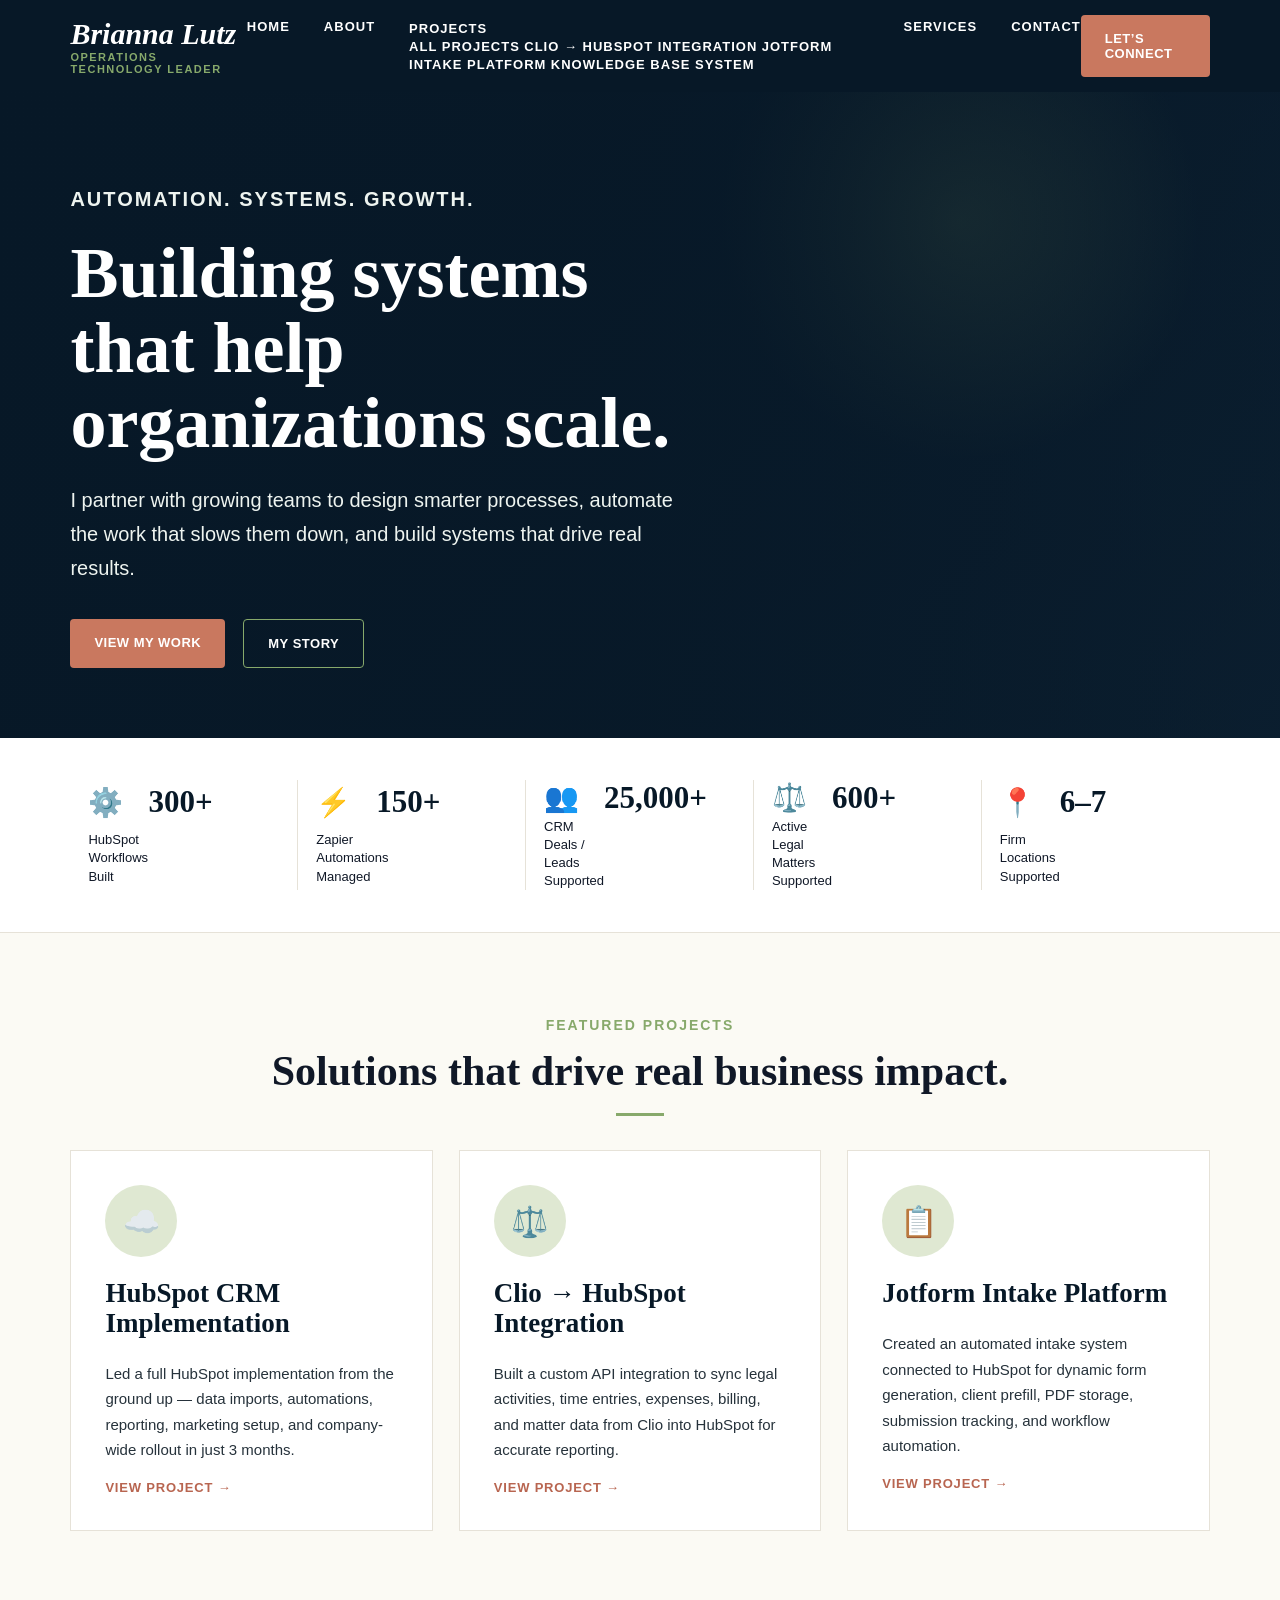
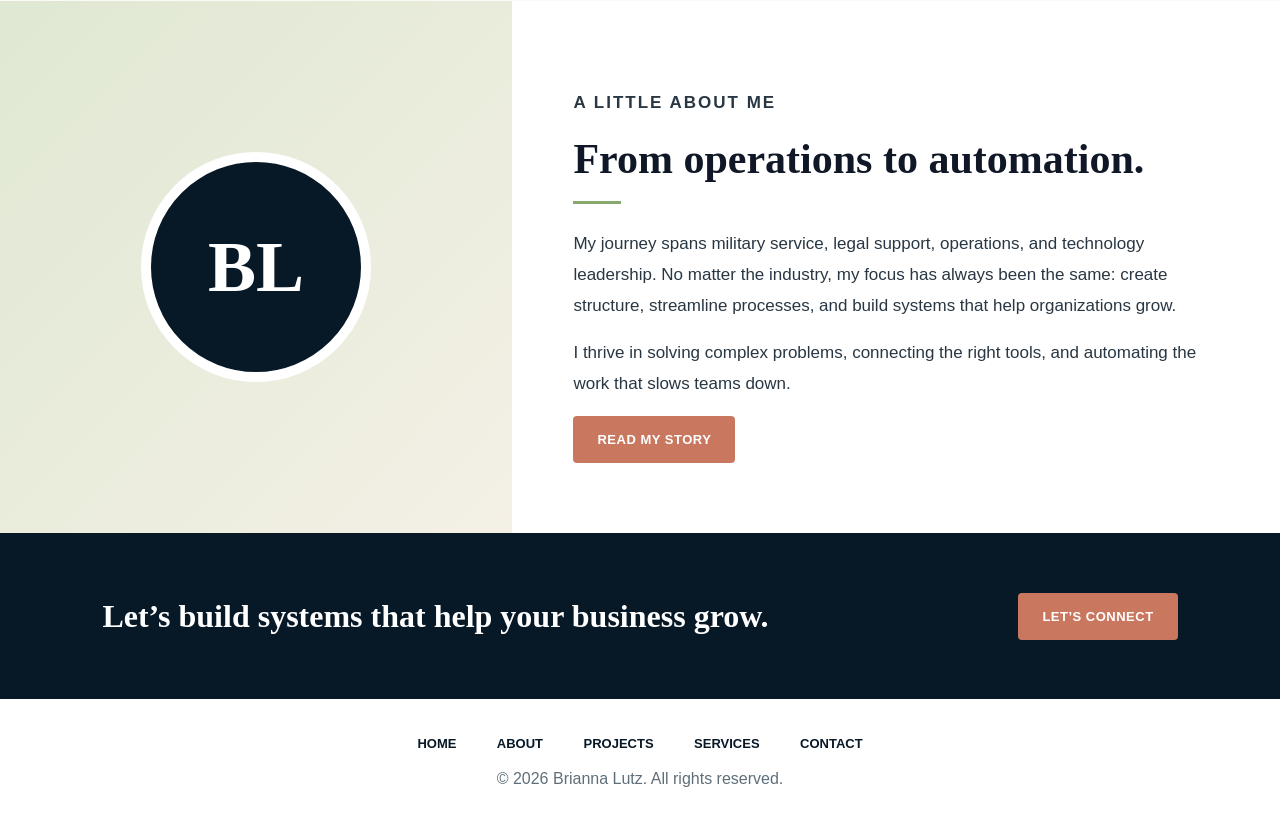
==== commit d53e47ea: "Update index.html" ====
--- a/index.html
+++ b/index.html
@@ -15,12 +15,22 @@
     </div>
 
     <div class="nav-links">
-      <a href="index.html" class="active">Home</a>
-      <a href="about.html">About</a>
-      <a href="projects.html">Projects</a>
-      <a href="services.html">Services</a>
-      <a href="contact.html">Contact</a>
+  <a href="index.html">Home</a>
+  <a href="about.html">About</a>
+
+  <div class="nav-dropdown">
+    <a href="projects.html" class="dropdown-toggle">Projects</a>
+    <div class="dropdown-menu">
+      <a href="projects.html">All Projects</a>
+      <a href="clio-hubspot-integration.html">Clio → HubSpot Integration</a>
+      <a href="jotform-intake-platform.html">Jotform Intake Platform</a>
+      <a href="knowledge-base-system.html">Knowledge Base System</a>
     </div>
+  </div>
+
+  <a href="services.html">Services</a>
+  <a href="contact.html">Contact</a>
+</div>
 
     <a href="contact.html" class="nav-button">Let’s Connect</a>
   </nav>
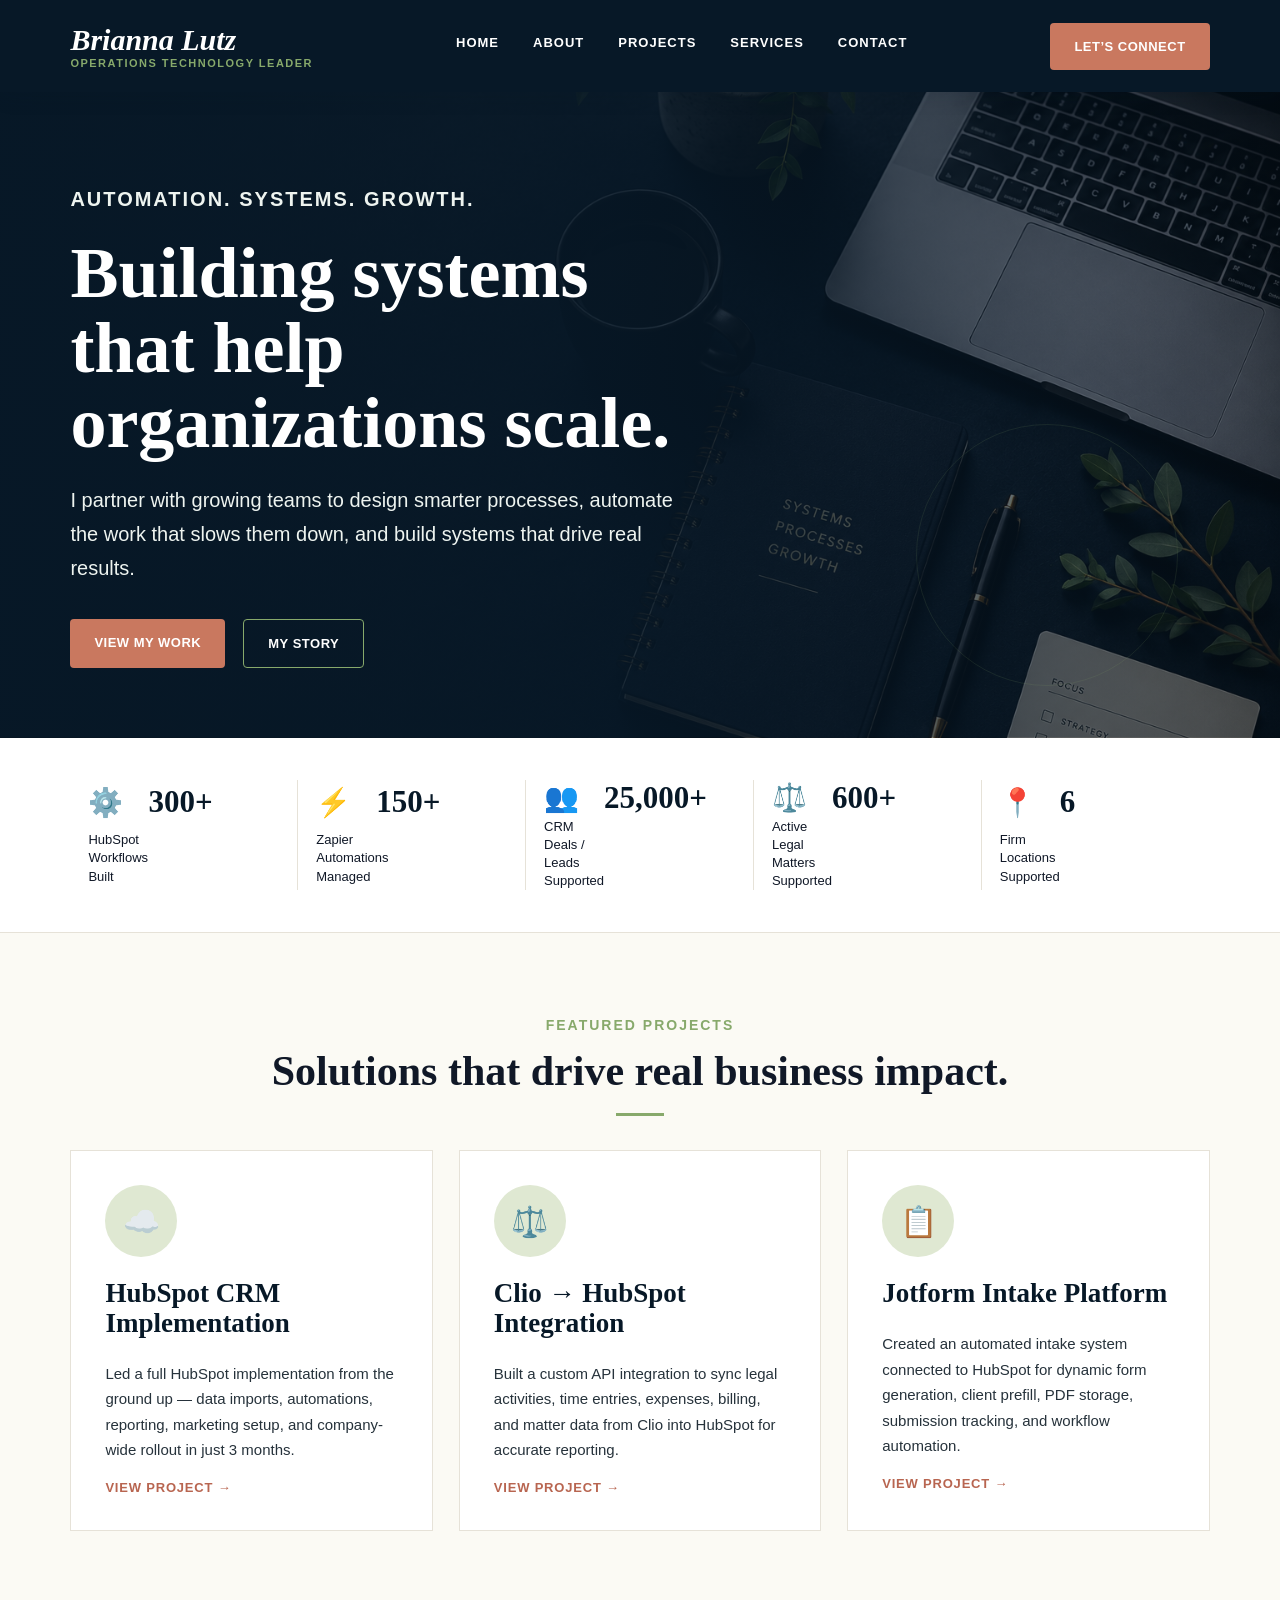
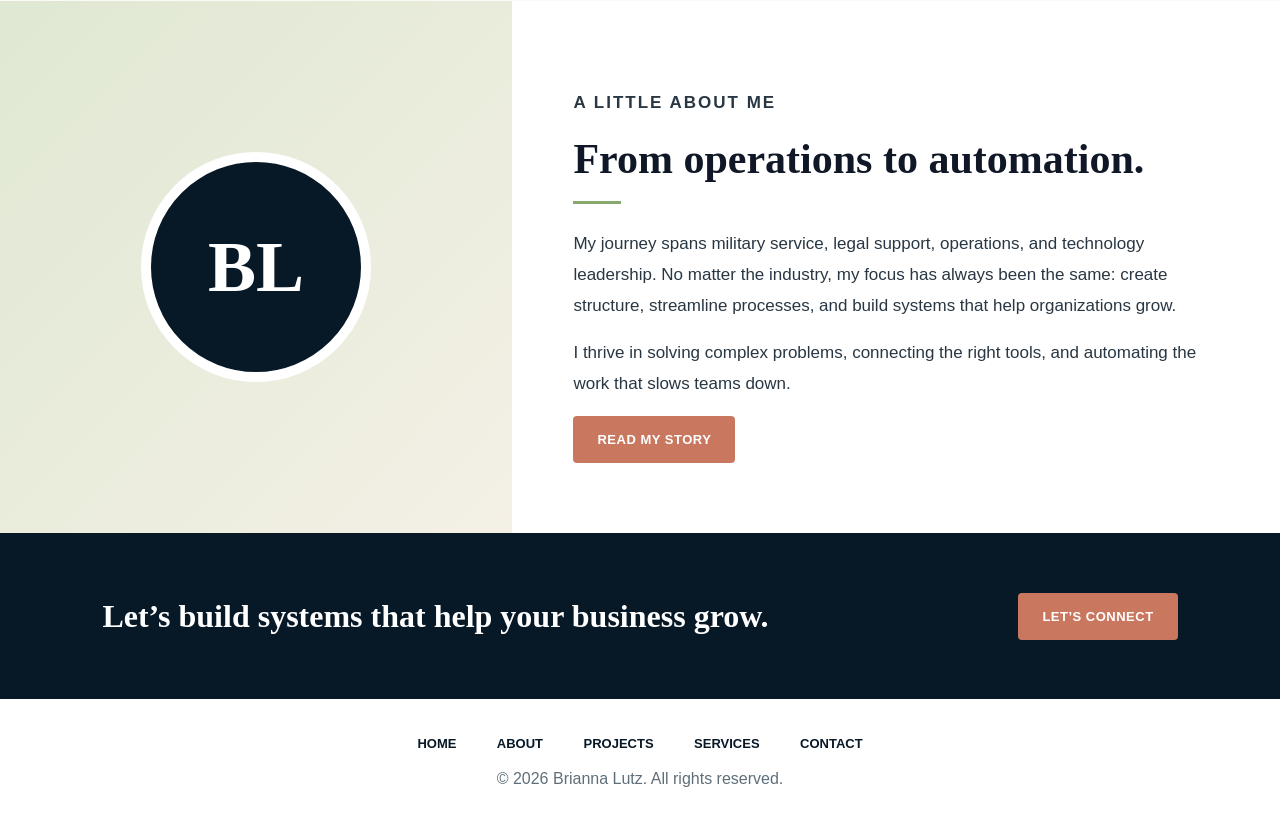
==== commit ff35a135: "Update index.html" ====
--- a/index.html
+++ b/index.html
@@ -77,7 +77,7 @@
 
     <div class="stat">
       <span>📍</span>
-      <h2>6–7</h2>
+      <h2>6</h2>
       <p>Firm Locations Supported</p>
     </div>
   </section>
--- a/styles.css
+++ b/styles.css
@@ -1042,3 +1042,84 @@
 .nav-button:hover {
   transform: translateY(-2px);
 }
+/* Sticky Navigation + Project Dropdown */
+
+.navbar {
+  position: sticky;
+  top: 0;
+  z-index: 999;
+}
+
+.nav-dropdown {
+  position: relative;
+  display: flex;
+  align-items: center;
+}
+
+.nav-dropdown::after {
+  content: "";
+  position: absolute;
+  top: 100%;
+  left: 0;
+  width: 260px;
+  height: 16px;
+}
+
+.dropdown-menu {
+  position: absolute;
+  top: 100%;
+  left: 0;
+  min-width: 260px;
+  background: var(--white);
+  border: 1px solid var(--border);
+  box-shadow: 0 18px 45px rgba(7, 24, 39, 0.18);
+  padding: 12px 0;
+  display: none;
+  z-index: 1000;
+}
+
+.dropdown-menu a {
+  display: block;
+  color: var(--navy);
+  padding: 12px 18px;
+  border-bottom: none !important;
+  font-size: 12px;
+  line-height: 1.3;
+}
+
+.dropdown-menu a:hover {
+  background: var(--soft-sage);
+  color: var(--navy);
+}
+
+.nav-dropdown:hover .dropdown-menu {
+  display: block;
+}
+/* Homepage Hero Visual Upgrade */
+
+.hero {
+  position: relative;
+  overflow: hidden;
+  background:
+    linear-gradient(90deg, rgba(7, 24, 39, 0.98) 0%, rgba(7, 24, 39, 0.9) 48%, rgba(7, 24, 39, 0.45) 100%),
+    url("hero-bg.jpg");
+  background-size: cover;
+  background-position: center right;
+}
+
+.hero::after {
+  content: "";
+  position: absolute;
+  right: 8%;
+  bottom: 8%;
+  width: 260px;
+  height: 260px;
+  border: 1px solid rgba(135, 169, 107, 0.28);
+  border-radius: 50%;
+  opacity: 0.45;
+}
+
+.hero-content {
+  position: relative;
+  z-index: 2;
+}
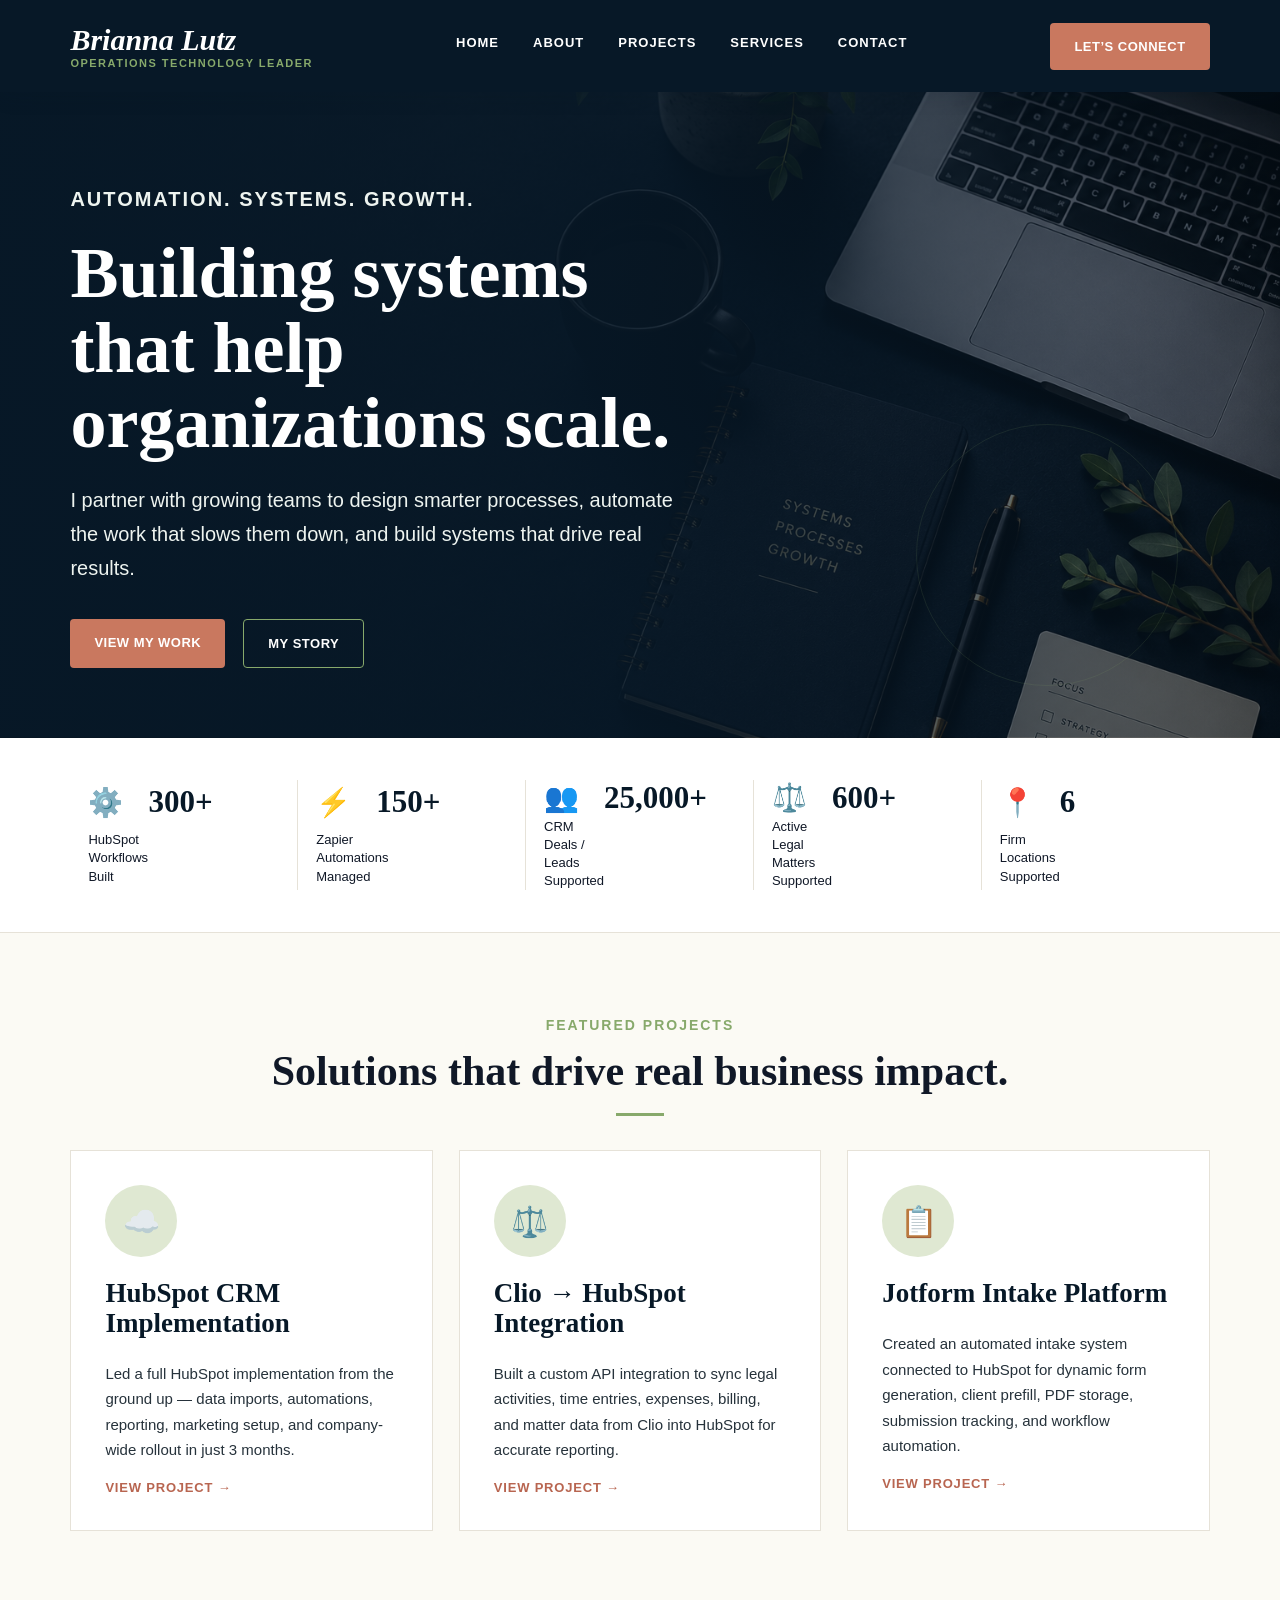
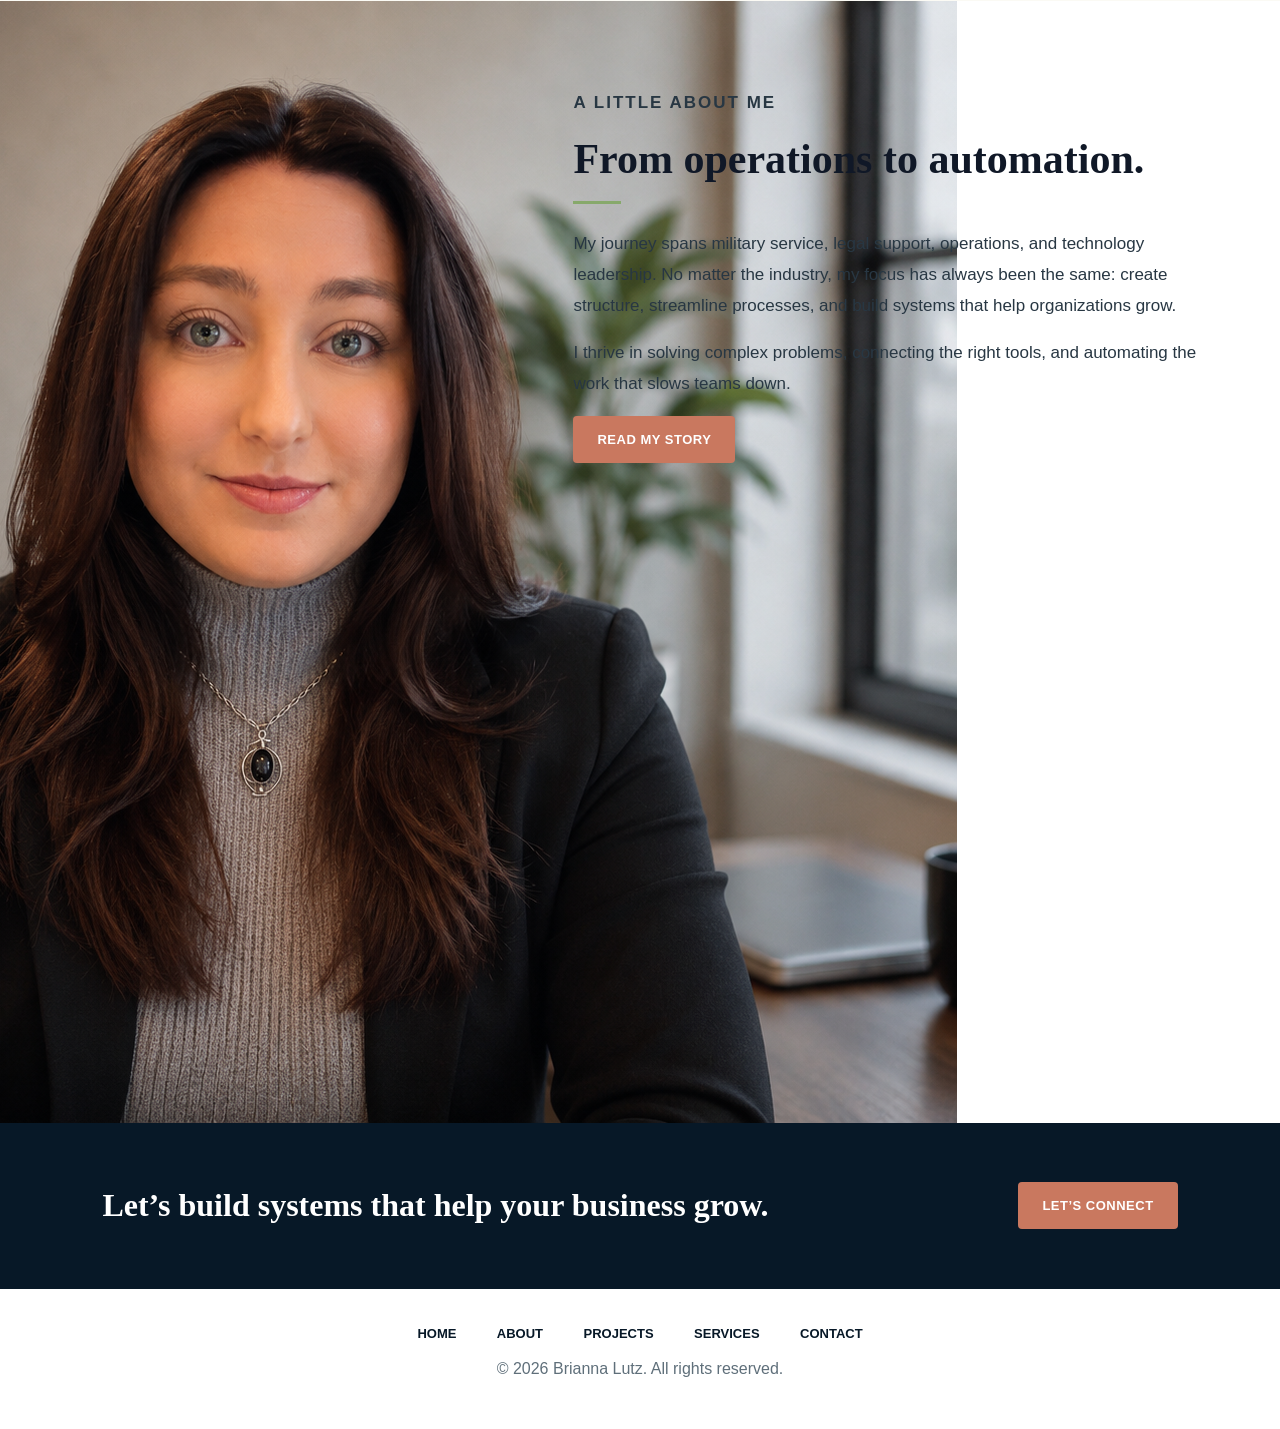
==== commit fdc77429: "Update index.html" ====
--- a/index.html
+++ b/index.html
@@ -117,11 +117,9 @@
   </section>
 
   <section class="about-preview">
-    <div class="about-image">
-      <div class="image-placeholder">
-        <span>BL</span>
-      </div>
-    </div>
+  <div class="about-image">
+    <img src="brianna-headshot.jpg" alt="Brianna Lutz">
+  </div>
 
     <div class="about-text">
       <p class="eyebrow">A Little About Me</p>
